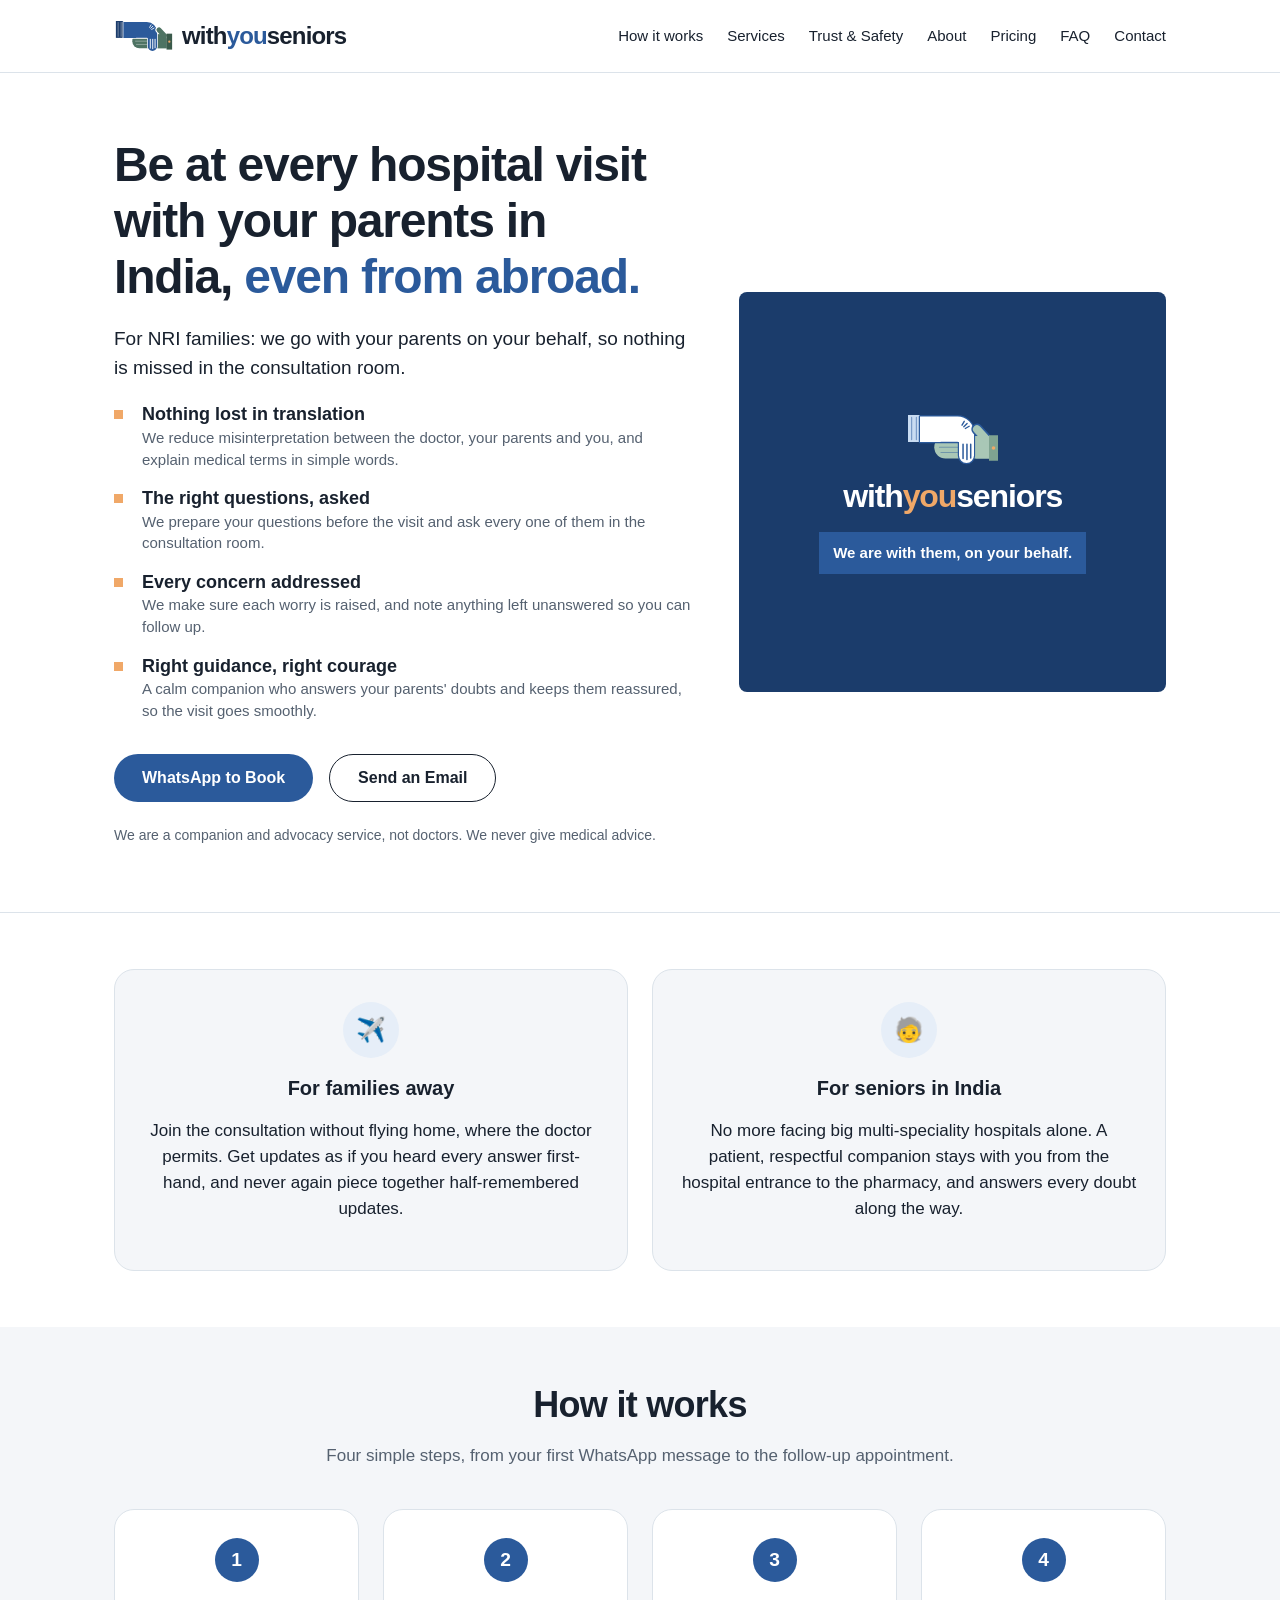
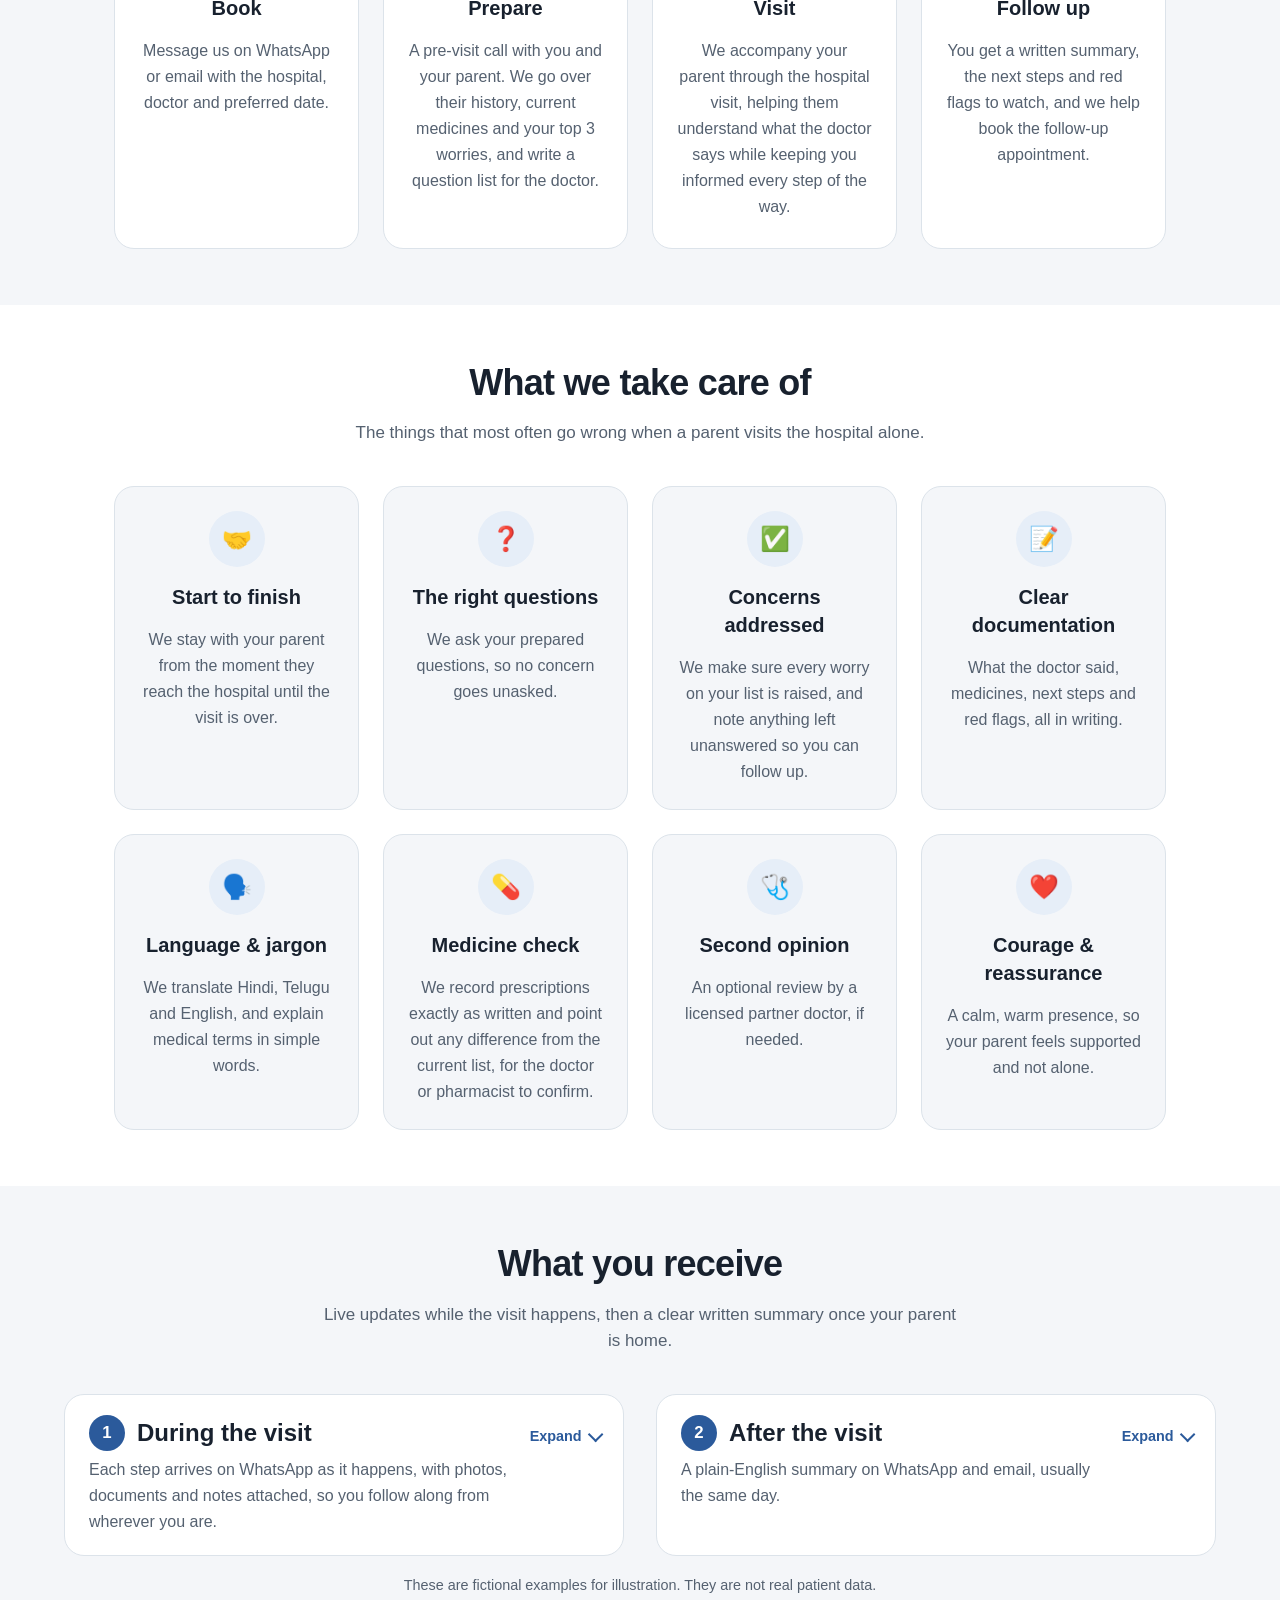
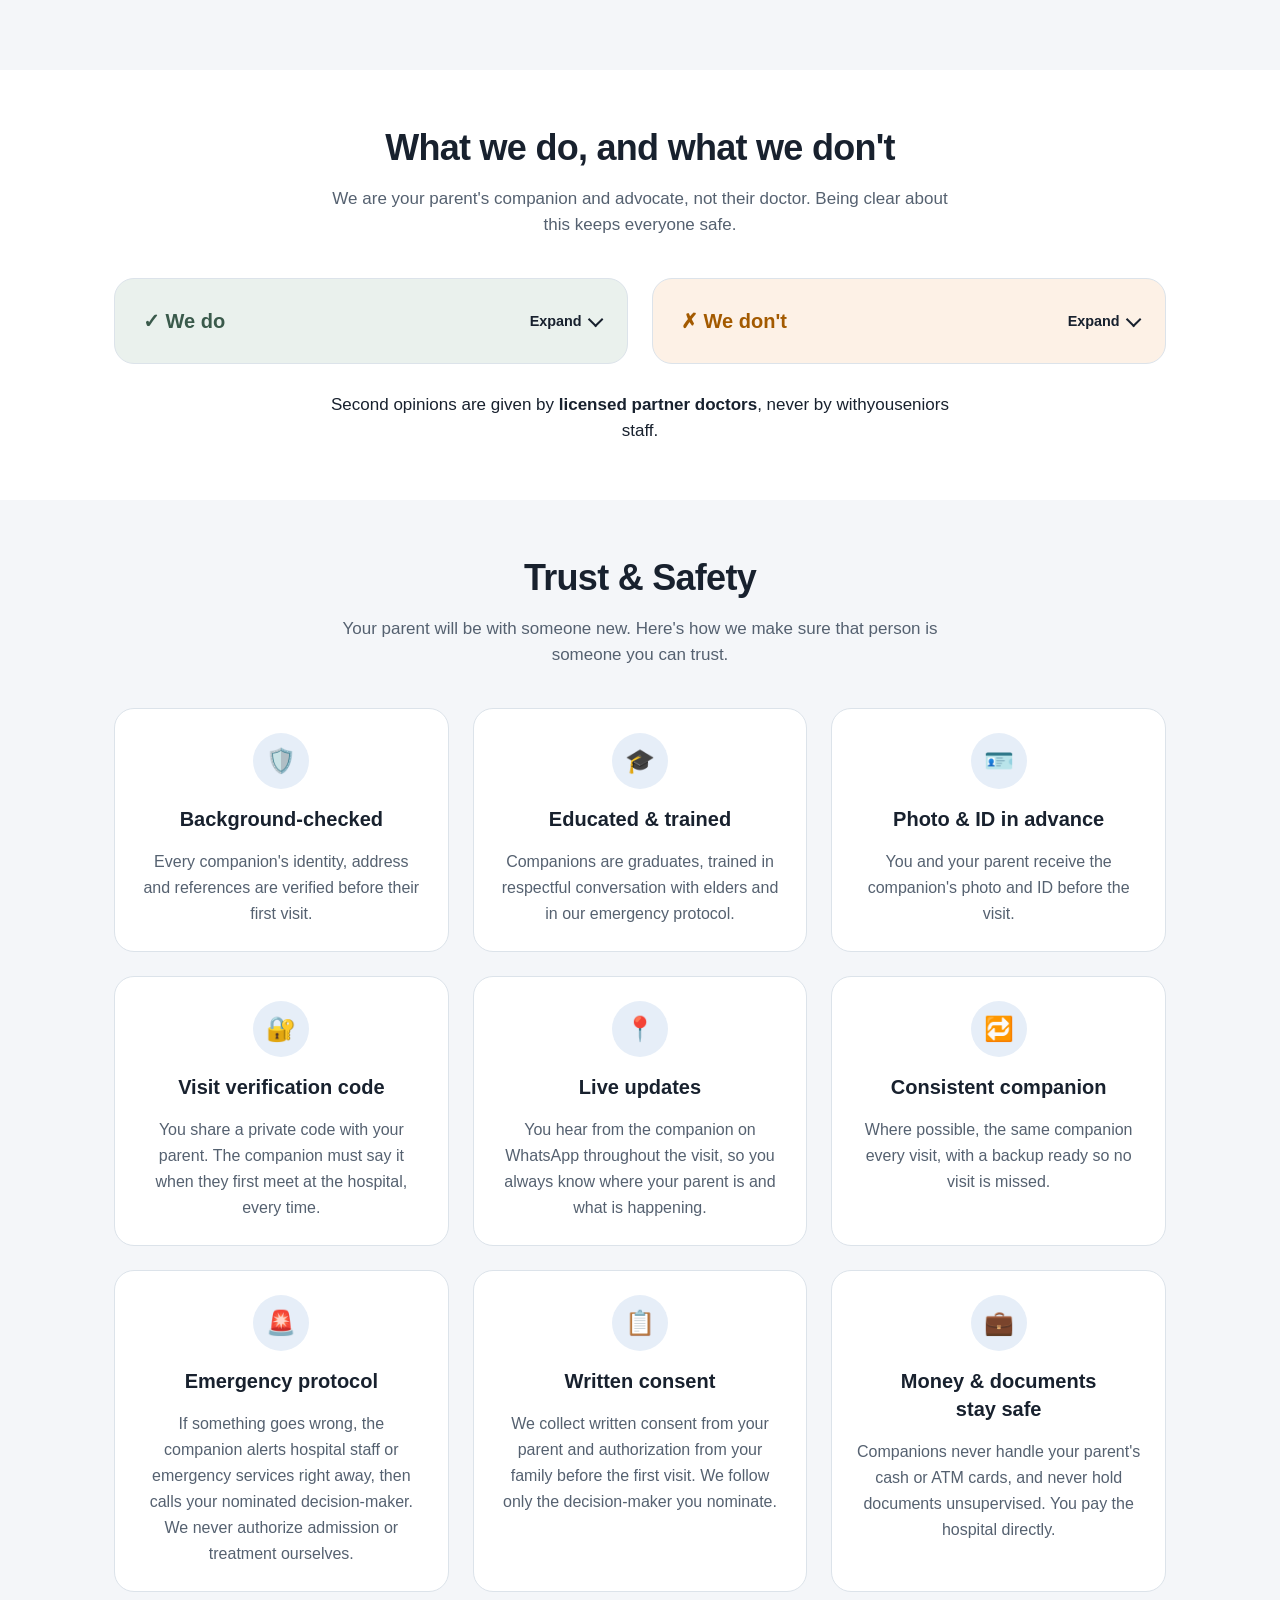
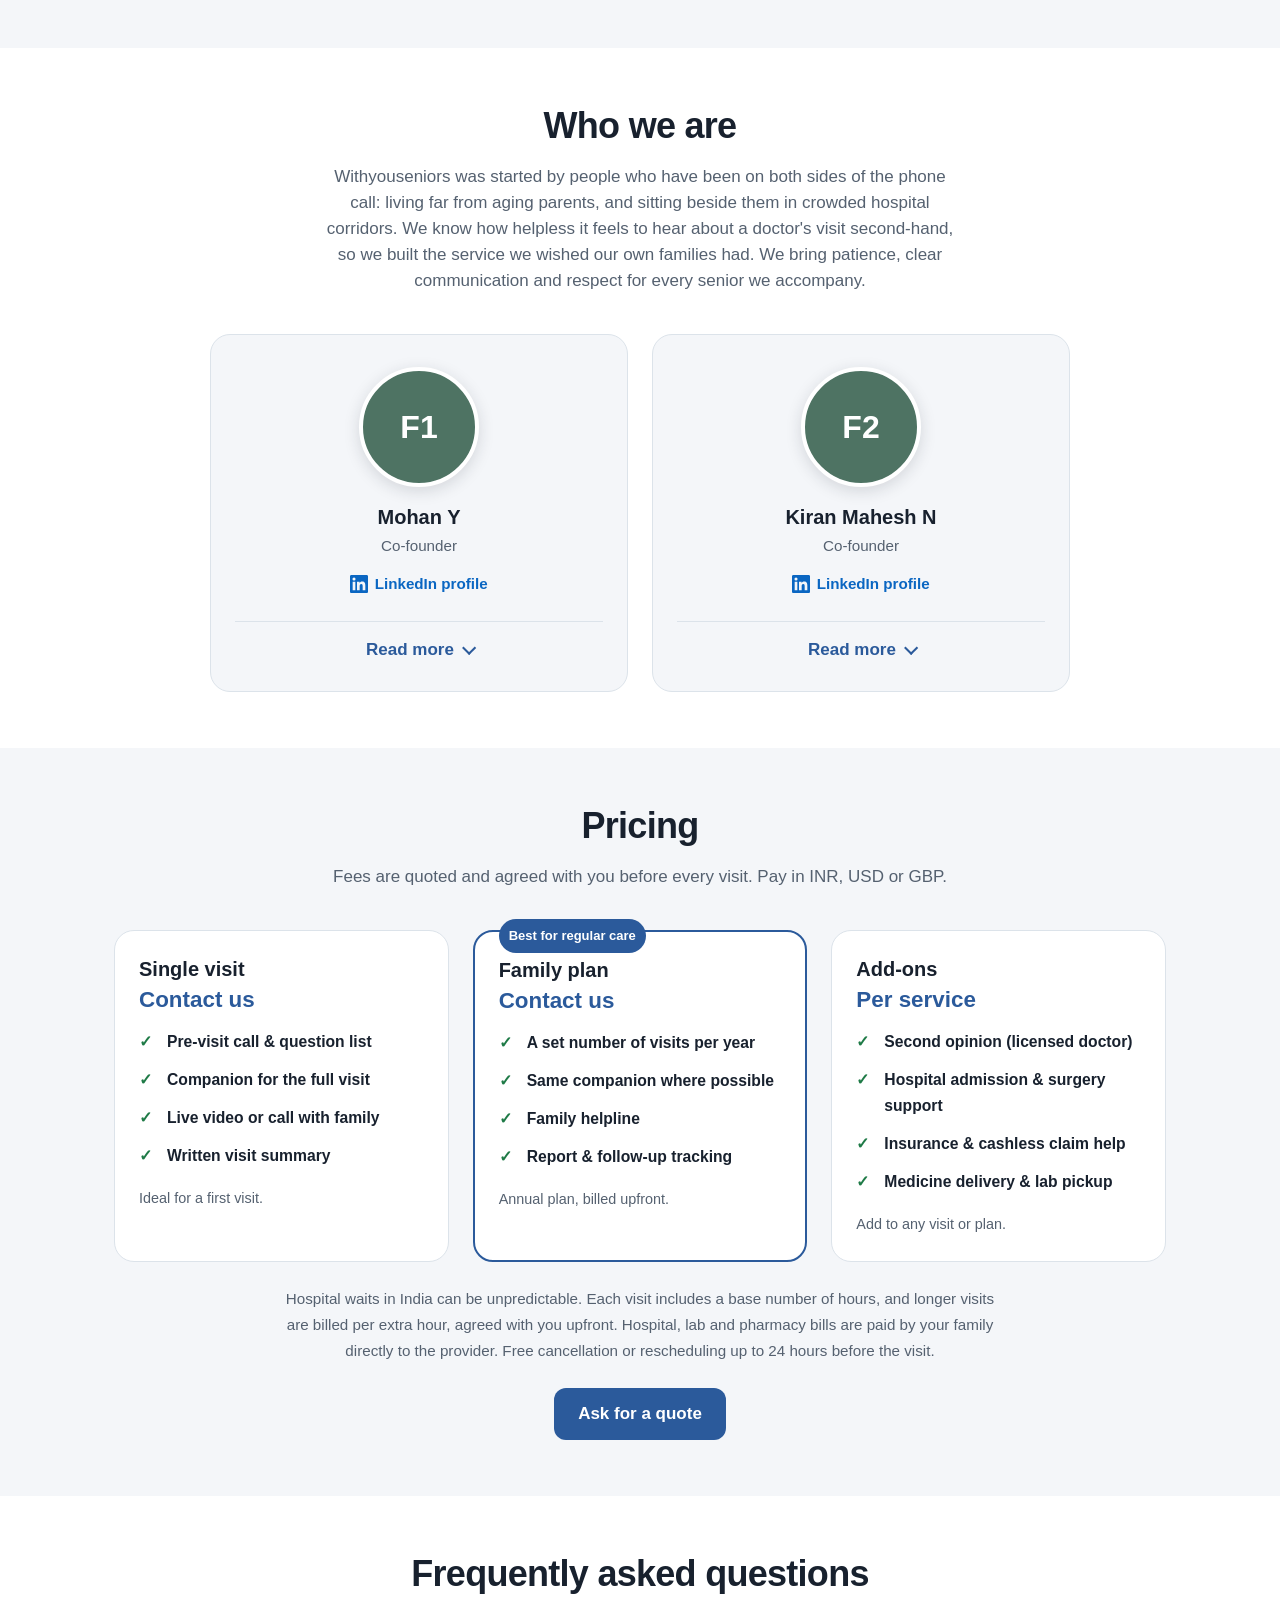
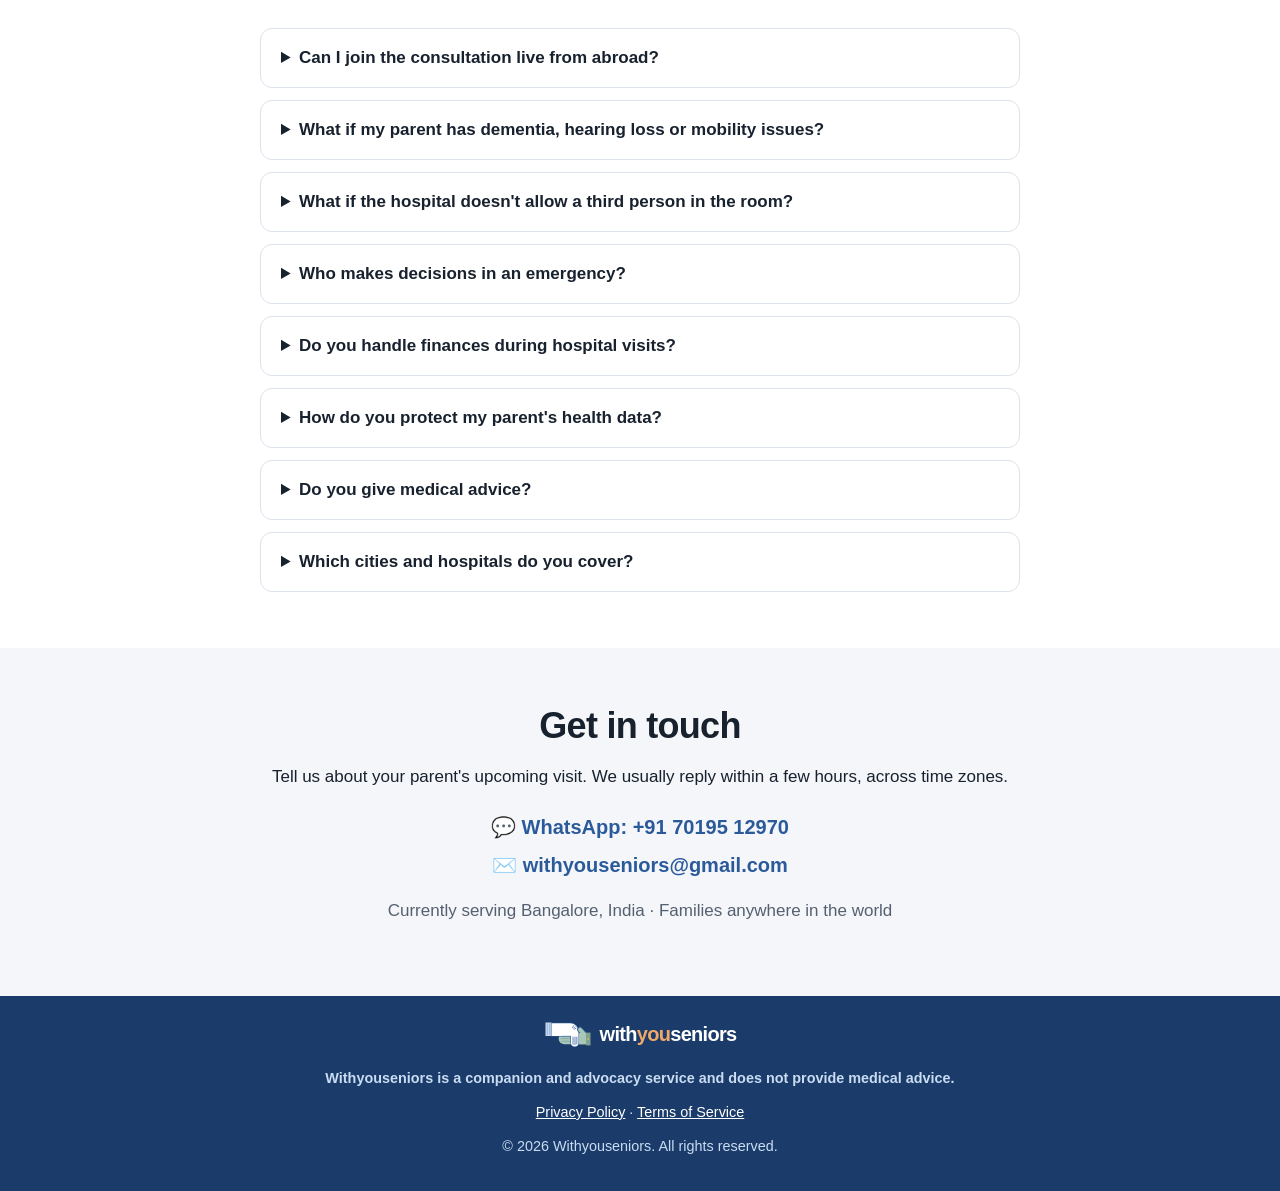
==== index2.html @ fdd9032a "Add index2 with outcome-led hero and concern highlights" ====
<!doctype html>
<html lang="en">
<head>
  <meta charset="UTF-8">
  <meta name="viewport" content="width=device-width, initial-scale=1.0">
  <title>Withyouseniors — Hospital Visit Companions for Your Parents in India</title>
  <meta name="description" content="Withyouseniors accompanies your parents to hospital visits in India on your behalf — asking the right questions, keeping you connected live, and sending a clear written summary. For families in the US, UK and abroad.">

  <meta property="og:title" content="Withyouseniors — We're with them, so you're with them">
  <meta property="og:description" content="Trained hospital-visit companions for seniors in India, with live updates and clear visit summaries for families abroad.">
  <meta property="og:type" content="website">
  <meta property="og:url" content="https://www.withyouseniors.in/">

  <link rel="icon" type="image/svg+xml" href="assets/favicon.svg">
  <meta name="theme-color" content="#2B5A9B">

  <link rel="stylesheet" href="styles.css">
</head>
<body>

  <header class="site-header">
    <div class="container header-inner">
      <a class="logo" href="#top" aria-label="withyouseniors home"><img class="logo-mark" src="assets/logo.svg" alt="" width="60" height="36"><span class="logo-word">with<span class="logo-you">you</span>seniors</span></a>
      <button class="nav-toggle" id="navToggle" aria-label="Toggle navigation" aria-expanded="false" aria-controls="siteNav">
        <span></span><span></span><span></span>
      </button>
      <nav class="site-nav" id="siteNav">
        <a href="#how-it-works">How it works</a>
        <a href="#services">Services</a>
        <a href="#trust">Trust &amp; Safety</a>
        <a href="#about">About</a>
        <a href="#pricing">Pricing</a>
        <a href="#faq">FAQ</a>
        <a href="#contact">Contact</a>
      </nav>
    </div>
  </header>

  <main id="top">

    <!-- Hero -->
    <section class="hero hero-split">
      <div class="container hero-grid">
        <div class="hero-copy">
          <h1>Be at every hospital visit with your parents in India, <span class="hero-accent">even from abroad.</span></h1>
          <p class="hero-lead">For NRI families: we go with your parents on your behalf, so nothing is missed in the consultation room.</p>
          <ul class="hero-points">
            <li><strong>Nothing lost in translation</strong><span>We reduce misinterpretation between the doctor, your parents and you, and explain medical terms in simple words.</span></li>
            <li><strong>The right questions, asked</strong><span>We prepare your questions before the visit and ask every one of them in the consultation room.</span></li>
            <li><strong>Every concern addressed</strong><span>We make sure each worry is raised, and note anything left unanswered so you can follow up.</span></li>
            <li><strong>Right guidance, right courage</strong><span>A calm companion who answers your parents' doubts and keeps them reassured, so the visit goes smoothly.</span></li>
          </ul>
          <div class="hero-actions">
            <a class="btn btn-primary" href="https://wa.me/917019512970" target="_blank" rel="noopener">WhatsApp to Book</a>
            <a class="btn btn-secondary" href="mailto:withyouseniors@gmail.com">Send an Email</a>
          </div>
          <p class="hero-note">We are a companion and advocacy service, not doctors. We never give medical advice.</p>
        </div>
        <div class="hero-visual" aria-hidden="true">
          <img src="assets/logo-reversed.svg" alt="" width="96" height="58">
          <p class="hero-visual-word">with<span>you</span>seniors</p>
          <p class="hero-visual-tag">We are with them, on your behalf.</p>
        </div>
      </div>
    </section>

    <!-- Who it's for -->
    <section class="section audiences">
      <div class="container">
        <div class="two-col">
          <div class="audience-card">
            <div class="card-icon" aria-hidden="true">✈️</div>
            <h3>For families away</h3>
            <p>Join the consultation without flying home, where the doctor permits. Get updates as if
              you heard every answer first-hand, and never again piece together
              half-remembered updates.</p>
          </div>
          <div class="audience-card">
            <div class="card-icon" aria-hidden="true">🧓</div>
            <h3>For seniors in India</h3>
            <p>No more facing big multi-speciality hospitals alone. A patient, respectful companion
              stays with you from the hospital entrance to the pharmacy, and answers every doubt along the way.</p>
          </div>
        </div>
      </div>
    </section>

    <!-- How it works -->
    <section id="how-it-works" class="section how-it-works">
      <div class="container">
        <h2>How it works</h2>
        <p class="section-intro">Four simple steps, from your first WhatsApp message to the follow-up appointment.</p>
        <ol class="steps">
          <li class="step">
            <span class="step-num" aria-hidden="true">1</span>
            <h3>Book</h3>
            <p>Message us on WhatsApp or email with the hospital, doctor and preferred date.</p>
          </li>
          <li class="step">
            <span class="step-num" aria-hidden="true">2</span>
            <h3>Prepare</h3>
            <p>A pre-visit call with you and your parent. We go over their history, current medicines
              and your top 3 worries, and write a question list for the doctor.</p>
          </li>
          <li class="step">
            <span class="step-num" aria-hidden="true">3</span>
            <h3>Visit</h3>
            <p>We accompany your parent through the hospital visit, helping them understand what the doctor says while keeping you informed every step of the way.</p>
          </li>
          <li class="step">
            <span class="step-num" aria-hidden="true">4</span>
            <h3>Follow up</h3>
            <p>You get a written summary, the next steps and red flags to watch, and we help
              book the follow-up appointment.</p>
          </li>
        </ol>
      </div>
    </section>

    <!-- What we take care of -->
    <section id="services" class="section services">
      <div class="container">
        <h2>What we take care of</h2>
        <p class="section-intro">The things that most often go wrong when a parent visits the hospital alone.</p>
        <div class="card-grid card-grid-4">
          <div class="card">
            <div class="card-icon" aria-hidden="true">🤝</div>
            <h3>Start to finish</h3>
            <p>We stay with your parent from the moment they reach the hospital until the visit is over.</p>
          </div>
          <div class="card">
            <div class="card-icon" aria-hidden="true">❓</div>
            <h3>The right questions</h3>
            <p>We ask your prepared questions, so no concern goes unasked.</p>
          </div>
          <div class="card">
            <div class="card-icon" aria-hidden="true">✅</div>
            <h3>Concerns addressed</h3>
            <p>We make sure every worry on your list is raised, and note anything left unanswered so you can follow up.</p>
          </div>
          <div class="card">
            <div class="card-icon" aria-hidden="true">📝</div>
            <h3>Clear documentation</h3>
            <p>What the doctor said, medicines, next steps and red flags, all in writing.</p>
          </div>
          <div class="card">
            <div class="card-icon" aria-hidden="true">🗣️</div>
            <h3>Language &amp; jargon</h3>
            <p>We translate Hindi, Telugu and English, and explain medical terms in simple words.</p>
          </div>
          <div class="card">
            <div class="card-icon" aria-hidden="true">💊</div>
            <h3>Medicine check</h3>
            <p>We record prescriptions exactly as written and point out any difference from the current list, for the doctor or pharmacist to confirm.</p>
          </div>
          <div class="card">
            <div class="card-icon" aria-hidden="true">🩺</div>
            <h3>Second opinion</h3>
            <p>An optional review by a licensed partner doctor, if needed.</p>
          </div>
          <div class="card">
            <div class="card-icon" aria-hidden="true">❤️</div>
            <h3>Courage &amp; reassurance</h3>
            <p>A calm, warm presence, so your parent feels supported and not alone.</p>
          </div>
        </div>
      </div>
    </section>

    <!-- Sample visit summary -->
    <section id="sample" class="section sample">
      <div class="container">
        <h2>What you receive</h2>
        <p class="section-intro">Live updates while the visit happens, then a clear written summary once your parent is home.</p>

        <div class="receive-cols">
        <!-- Part 1: During the visit -->
        <details class="receive-part">
          <summary class="receive-summary">
              <h3 class="receive-heading"><span class="receive-num" aria-hidden="true">1</span> During the visit</h3>
              <span class="receive-intro">Each step arrives on WhatsApp as it happens, with photos, documents and notes attached, so you follow along from wherever you are.</span>
            <span class="receive-toggle" aria-hidden="true"></span>
          </summary>

          <div class="timeline-card">
            <div class="summary-header">
              <span class="summary-badge">Sample</span>
              <div>
                <p class="summary-title">Live visit timeline: Cardiology follow-up</p>
                <p class="summary-meta">Times shown in India (IST) and for a family in London (GMT)</p>
              </div>
            </div>

            <ol class="timeline">
              <li class="tl-item">
                <div class="tl-time"><strong>9:40 AM</strong><span>4:10 AM London</span></div>
                <div class="tl-body">
                  <h4>🏥 Arrived at hospital</h4>
                  <p>Companion introduced to your parent. Registration done and token received. Wheelchair arranged at the entrance.</p>
                  <ul class="tl-artifacts"><li>🧾 Registration slip</li></ul>
                </div>
              </li>
              <li class="tl-item">
                <div class="tl-time"><strong>10:15 AM</strong><span>4:45 AM London</span></div>
                <div class="tl-body">
                  <h4>🩺 Vitals checked</h4>
                  <p>Nurse recorded BP 138/86 and weight 68 kg. Waiting time to see the doctor: about 30 minutes.</p>
                  <ul class="tl-artifacts"><li>📷 Vitals sheet</li></ul>
                </div>
              </li>
              <li class="tl-item tl-key">
                <div class="tl-time"><strong>10:50 AM</strong><span>5:20 AM London</span></div>
                <div class="tl-body">
                  <h4>👨‍⚕️ Doctor's appointment</h4>
                  <p>All of your prepared questions were asked and answered.</p>
                  <ul class="tl-artifacts"><li>❓ Question list</li></ul>
                </div>
              </li>
              <li class="tl-item tl-key">
                <div class="tl-time"><strong>11:15 AM</strong><span>5:45 AM London</span></div>
                <div class="tl-body">
                  <h4>📝 Doctor conversation summary</h4>
                  <p>BP is better controlled. The current BP tablet may be causing ankle swelling, so the doctor switched it. ECG ordered today, and a kidney function test in 2 weeks.</p>
                  <ul class="tl-artifacts"><li>📄 Prescription photo</li><li>🗒️ Consultation notes</li><li>🎙️ Voice note (with consent)</li></ul>
                </div>
              </li>
              <li class="tl-item">
                <div class="tl-time"><strong>11:30 AM</strong><span>6:00 AM London</span></div>
                <div class="tl-body">
                  <h4>🧪 Tests prescribed</h4>
                  <p>ECG today. Kidney function blood test in 2 weeks. Cost estimate shared with you before payment.</p>
                  <ul class="tl-artifacts"><li>📄 Test order</li><li>💳 Cost estimate</li></ul>
                </div>
              </li>
              <li class="tl-item">
                <div class="tl-time"><strong>11:45 AM</strong><span>6:15 AM London</span></div>
                <div class="tl-body">
                  <h4>📈 Attended the ECG</h4>
                  <p>Stayed with your parent throughout the test. Report collected and shown to the doctor before leaving.</p>
                  <ul class="tl-artifacts"><li>📄 ECG report (PDF)</li></ul>
                </div>
              </li>
              <li class="tl-item">
                <div class="tl-time"><strong>12:30 PM</strong><span>7:00 AM London</span></div>
                <div class="tl-body">
                  <h4>💊 Pharmacy</h4>
                  <p>Medicines collected and compared with the existing list. No difference needing the doctor's attention. Pharmacist confirmed.</p>
                  <ul class="tl-artifacts"><li>🧾 Pharmacy bill</li><li>📷 Medicine strips</li></ul>
                </div>
              </li>
              <li class="tl-item tl-done">
                <div class="tl-time"><strong>1:15 PM</strong><span>7:45 AM London</span></div>
                <div class="tl-body">
                  <h4>🏠 Visit complete</h4>
                  <p>Your parent leaves the hospital. The full written visit summary follows the same day.</p>
                </div>
              </li>
            </ol>
          </div>
        </details>

        <!-- Part 2: After the visit -->
        <details class="receive-part">
          <summary class="receive-summary">
              <h3 class="receive-heading"><span class="receive-num" aria-hidden="true">2</span> After the visit</h3>
              <span class="receive-intro">A plain-English summary on WhatsApp and email, usually the same day.</span>
            <span class="receive-toggle" aria-hidden="true"></span>
          </summary>

        <article class="summary-card" aria-label="Sample visit summary">
          <div class="summary-header">
            <span class="summary-badge">Sample</span>
            <div>
              <p class="summary-title">Visit summary: Cardiology follow-up</p>
              <p class="summary-meta">Patient: Mr. A. (sample, age 72) · Multi-speciality hospital, Bangalore · Companion: Priya</p>
            </div>
          </div>

          <div class="summary-grid">
            <div class="summary-block">
              <h3>👨‍⚕️ Doctor said</h3>
              <ul>
                <li>Blood pressure is better controlled than last visit (138/86).</li>
                <li>ECG is stable. No new changes.</li>
                <li>Mild ankle swelling may be from the current BP tablet.</li>
              </ul>
            </div>
            <div class="summary-block">
              <h3>💊 Medicines (exactly as written)</h3>
              <ul>
                <li>Tab. Amlodipine 5 mg: <strong>stopped</strong></li>
                <li>Tab. Telmisartan 40 mg: 1-0-0, after breakfast (new)</li>
                <li>Tab. Atorvastatin 10 mg: 0-0-1, continue</li>
              </ul>
              <p class="summary-flag">⚠️ Checked: the new tablet was compared with the existing list. No difference needing the doctor's attention. Pharmacist confirmed. We do not give medical advice.</p>
            </div>
            <div class="summary-block">
              <h3>📅 Next steps</h3>
              <ul>
                <li>Kidney function blood test in 2 weeks (lab pickup at home booked).</li>
                <li>Review appointment in 6 weeks. We'll confirm the slot with you.</li>
                <li>Check BP at home every morning and share it on WhatsApp.</li>
              </ul>
            </div>
            <div class="summary-block summary-block-alert">
              <h3>🚩 Red flags to watch (as advised by the doctor)</h3>
              <ul>
                <li>Dizziness on standing up</li>
                <li>BP above 160/100 twice in a row</li>
                <li>Chest pain or breathlessness: call emergency services (112) and us right away</li>
              </ul>
            </div>
          </div>
        </article>
        </details>
        </div>
        <p class="sample-note">These are fictional examples for illustration. They are not real patient data.</p>
      </div>
    </section>

    <!-- What we do / don't do -->
    <section id="scope" class="section scope">
      <div class="container">
        <h2>What we do, and what we don't</h2>
        <p class="section-intro">We are your parent's companion and advocate, not their doctor. Being clear about this keeps everyone safe.</p>
        <div class="two-col">
          <details class="scope-list scope-do">
            <summary class="scope-summary"><h3>✓ We do</h3><span class="scope-toggle" aria-hidden="true"></span></summary>
            <ul>
              <li>Accompany your parent through the entire visit</li>
              <li>Ask your questions and take detailed notes</li>
              <li>Translate and explain medical terms simply</li>
              <li>Document what the doctor said, medicines and next steps</li>
              <li>Meet your parent at the hospital and stay until the visit is over</li>
              <li>Keep you connected with live updates, and be available for a call or WhatsApp</li>
            </ul>
          </details>
          <details class="scope-list scope-dont">
            <summary class="scope-summary"><h3>✗ We don't</h3><span class="scope-toggle" aria-hidden="true"></span></summary>
            <ul>
              <li>Diagnose or give medical advice</li>
              <li>Change, skip or suggest medicine doses</li>
              <li>Make treatment decisions on your family's behalf</li>
              <li>Handle your parent's cash, ATM cards or documents unsupervised</li>
              <li>Pay hospital bills. You pay the hospital directly.</li>
              <li>Provide home pickup and drop</li>
              <li>Nursing care</li>
            </ul>
          </details>
        </div>
        <p class="scope-note">
          Second opinions are given by <strong>licensed partner doctors</strong>, never by withyouseniors staff.
        </p>
      </div>
    </section>

    <!-- Trust & Safety -->
    <!-- REVIEW BEFORE LAUNCH: keep only the claims below that are true today. Remove or mark "coming soon" for anything not yet in place. -->
    <section id="trust" class="section trust">
      <div class="container">
        <h2>Trust &amp; Safety</h2>
        <p class="section-intro">Your parent will be with someone new. Here's how we make sure that person is someone you can trust.</p>
        <div class="card-grid">
          <div class="card">
            <div class="card-icon" aria-hidden="true">🛡️</div>
            <h3>Background-checked</h3>
            <p>Every companion's identity, address and references are verified before their first visit.</p>
          </div>
          <div class="card">
            <div class="card-icon" aria-hidden="true">🎓</div>
            <h3>Educated &amp; trained</h3>
            <p>Companions are graduates, trained in respectful conversation with elders and in our emergency protocol.</p>
          </div>
          <div class="card">
            <div class="card-icon" aria-hidden="true">🪪</div>
            <h3>Photo &amp; ID in advance</h3>
            <p>You and your parent receive the companion's photo and ID before the visit.</p>
          </div>
          <div class="card">
            <div class="card-icon" aria-hidden="true">🔐</div>
            <h3>Visit verification code</h3>
            <p>You share a private code with your parent. The companion must say it when they first meet at the hospital, every time.</p>
          </div>
          <div class="card">
            <div class="card-icon" aria-hidden="true">📍</div>
            <h3>Live updates</h3>
            <p>You hear from the companion on WhatsApp throughout the visit, so you always know where your parent is and what is happening.</p>
          </div>
          <div class="card">
            <div class="card-icon" aria-hidden="true">🔁</div>
            <h3>Consistent companion</h3>
            <p>Where possible, the same companion every visit, with a backup ready so no visit is missed.</p>
          </div>
          <div class="card">
            <div class="card-icon" aria-hidden="true">🚨</div>
            <h3>Emergency protocol</h3>
            <p>If something goes wrong, the companion alerts hospital staff or emergency services right away, then calls your nominated decision-maker. We never authorize admission or treatment ourselves.</p>
          </div>
          <div class="card">
            <div class="card-icon" aria-hidden="true">📋</div>
            <h3>Written consent</h3>
            <p>We collect written consent from your parent and authorization from your family before the first visit. We follow only the decision-maker you nominate.</p>
          </div>
          <div class="card">
            <div class="card-icon" aria-hidden="true">💼</div>
            <h3>Money &amp; documents stay safe</h3>
            <p>Companions never handle your parent's cash or ATM cards, and never hold documents unsupervised. You pay the hospital directly.</p>
          </div>
        </div>
      </div>
    </section>

    <!-- Who we are -->
    <section id="about" class="section about">
      <div class="container">
        <h2>Who we are</h2>
        <p class="section-intro">
          Withyouseniors was started by people who have been on both sides of the phone call:
          living far from aging parents, and sitting beside them in crowded hospital corridors.
          We know how helpless it feels to hear about a doctor's visit second-hand, so we built
          the service we wished our own families had. We bring patience, clear communication
          and respect for every senior we accompany.
        </p>
        <div class="founder-grid">
          <!-- TODO: replace Founder 1 placeholder details. For a photo, swap the initials div for:
               <img class="founder-photo" src="assets/founder-1.jpg" alt="Photo of [Name]"> -->
          <article class="founder-card">
            <div class="founder-photo founder-photo-placeholder" aria-hidden="true">F1</div>
            <h3 class="founder-name">Mohan Y</h3>
            <p class="founder-role">Co-founder</p>
            <a class="founder-linkedin" href="https://www.linkedin.com/" target="_blank" rel="noopener"><svg class="li-icon" viewBox="0 0 24 24" aria-hidden="true" focusable="false"><path fill="currentColor" d="M20.45 20.45h-3.56v-5.57c0-1.33-.02-3.04-1.85-3.04-1.85 0-2.14 1.45-2.14 2.94v5.67H9.35V9h3.41v1.56h.05c.48-.9 1.64-1.85 3.37-1.85 3.6 0 4.27 2.37 4.27 5.46v6.28zM5.34 7.43a2.06 2.06 0 1 1 0-4.13 2.06 2.06 0 0 1 0 4.13zM7.12 20.45H3.56V9h3.56v11.45zM22.22 0H1.77C.79 0 0 .77 0 1.73v20.54C0 23.23.79 24 1.77 24h20.45c.98 0 1.78-.77 1.78-1.73V1.73C24 .77 23.2 0 22.22 0z"/></svg> LinkedIn profile</a>
            <details class="founder-details">
              <summary><span class="when-closed">Read more</span><span class="when-open">Show less</span></summary>
              <div class="founder-bio">
                <p>[Short background: where they grew up, education, and professional experience.]</p>
                <p>[Why they started Withyouseniors, for example a personal experience with a parent's hospital visit.]</p>
                <ul>
                  <li>[Key experience or credential]</li>
                  <li>[Languages spoken]</li>
                  <li>[Based in: city, country]</li>
                </ul>
              </div>
            </details>
          </article>
          <!-- TODO: replace Founder 2 placeholder details. For a photo, swap the initials div for:
               <img class="founder-photo" src="assets/founder-2.jpg" alt="Photo of [Name]"> -->
          <article class="founder-card">
            <div class="founder-photo founder-photo-placeholder" aria-hidden="true">F2</div>
            <h3 class="founder-name">Kiran Mahesh N</h3>
            <p class="founder-role">Co-founder</p>
            <a class="founder-linkedin" href="https://www.linkedin.com/" target="_blank" rel="noopener"><svg class="li-icon" viewBox="0 0 24 24" aria-hidden="true" focusable="false"><path fill="currentColor" d="M20.45 20.45h-3.56v-5.57c0-1.33-.02-3.04-1.85-3.04-1.85 0-2.14 1.45-2.14 2.94v5.67H9.35V9h3.41v1.56h.05c.48-.9 1.64-1.85 3.37-1.85 3.6 0 4.27 2.37 4.27 5.46v6.28zM5.34 7.43a2.06 2.06 0 1 1 0-4.13 2.06 2.06 0 0 1 0 4.13zM7.12 20.45H3.56V9h3.56v11.45zM22.22 0H1.77C.79 0 0 .77 0 1.73v20.54C0 23.23.79 24 1.77 24h20.45c.98 0 1.78-.77 1.78-1.73V1.73C24 .77 23.2 0 22.22 0z"/></svg> LinkedIn profile</a>
            <details class="founder-details">
              <summary><span class="when-closed">Read more</span><span class="when-open">Show less</span></summary>
              <div class="founder-bio">
                <p>[Short background: where they grew up, education, and professional experience.]</p>
                <p>[Why they started Withyouseniors, for example a personal experience with a parent's hospital visit.]</p>
                <ul>
                  <li>[Key experience or credential]</li>
                  <li>[Languages spoken]</li>
                  <li>[Based in: city, country]</li>
                </ul>
              </div>
            </details>
          </article>
        </div>
      </div>
    </section>

    <!-- Pricing -->
    <section id="pricing" class="section pricing">
      <div class="container">
        <h2>Pricing</h2>
        <p class="section-intro">Fees are quoted and agreed with you before every visit. Pay in INR, USD or GBP.</p>
        <div class="card-grid price-grid">
          <div class="card price-card">
            <h3>Single visit</h3>
            <p class="price">Contact us</p>
            <ul class="check-list">
              <li>Pre-visit call &amp; question list</li>
              <li>Companion for the full visit</li>
              <li>Live video or call with family</li>
              <li>Written visit summary</li>
            </ul>
            <p class="price-note">Ideal for a first visit.</p>
          </div>
          <div class="card price-card price-card-featured">
            <span class="price-tag">Best for regular care</span>
            <h3>Family plan</h3>
            <p class="price">Contact us</p>
            <ul class="check-list">
              <li>A set number of visits per year</li>
              <li>Same companion where possible</li>
              <li>Family helpline</li>
              <li>Report &amp; follow-up tracking</li>
            </ul>
            <p class="price-note">Annual plan, billed upfront.</p>
          </div>
          <div class="card price-card">
            <h3>Add-ons</h3>
            <p class="price">Per service</p>
            <ul class="check-list">
              <li>Second opinion (licensed doctor)</li>
              <li>Hospital admission &amp; surgery support</li>
              <li>Insurance &amp; cashless claim help</li>
              <li>Medicine delivery &amp; lab pickup</li>
            </ul>
            <p class="price-note">Add to any visit or plan.</p>
          </div>
        </div>
        <p class="pricing-footnote">
          Hospital waits in India can be unpredictable. Each visit includes a base number of hours,
          and longer visits are billed per extra hour, agreed with you upfront. Hospital, lab and
          pharmacy bills are paid by your family directly to the provider. Free cancellation or
          rescheduling up to 24 hours before the visit.
        </p>
        <a class="btn btn-primary" href="#contact">Ask for a quote</a>
      </div>
    </section>

    <!-- FAQ -->
    <section id="faq" class="section faq">
      <div class="container">
        <h2>Frequently asked questions</h2>
        <div class="faq-list">
          <details>
            <summary>Can I join the consultation live from abroad?</summary>
            <p>Yes. With the doctor's permission, we connect you by WhatsApp video or voice call during the consultation, so you can hear the doctor and ask questions yourself. If live joining isn't possible, we relay your questions and call you right after.</p>
          </details>
          <details>
            <summary>What if my parent has dementia, hearing loss or mobility issues?</summary>
            <p>Tell us during the pre-visit call. Companions are trained to speak slowly and clearly, watch for symptoms your parent may not mention, and arrange a wheelchair at the hospital where needed. We note our observations in the summary.</p>
          </details>
          <details>
            <summary>What if the hospital doesn't allow a third person in the room?</summary>
            <p>Some hospitals limit who can enter consultation rooms. We carry your parent's written consent and your family's authorization. If entry is still refused, we brief your parent beforehand with the question list and speak with the doctor or nurse afterwards.</p>
          </details>
          <details>
            <summary>Who makes decisions in an emergency?</summary>
            <p>Your family's nominated decision-maker. Our companion alerts hospital staff and emergency services right away, then calls you. We never authorize admission or treatment ourselves.</p>
          </details>
          <details>
            <summary>Do you handle finances during hospital visits?</summary>
            <p>Not by default. If you ask us to, we are willing to pay the bill when needed, and submit all the claims and charges with the supporting documents.</p>
          </details>
          <details>
            <summary>How do you protect my parent's health data?</summary>
            <p>Reports and summaries are shared only with the family members you name. We don't record anything without consent, and you can ask us to delete your data at any time. See our <a href="privacy.html">Privacy Policy</a>.</p>
          </details>
          <details>
            <summary>Do you give medical advice?</summary>
            <p>No. We are companions and advocates. We ask questions, take notes and explain what the doctor said in simple words. For a second opinion, we connect you with a licensed partner doctor.</p>
          </details>
          <details>
            <summary>Which cities and hospitals do you cover?</summary>
            <p>We currently serve Bangalore, with a focus on major multi-speciality hospitals. Message us about other cities. We are expanding.</p>
          </details>
        </div>
      </div>
    </section>

    <!-- Contact -->
    <section id="contact" class="section contact">
      <div class="container">
        <h2>Get in touch</h2>
        <p>Tell us about your parent's upcoming visit. We usually reply within a few hours, across time zones.</p>
        <div class="contact-details">
          <a class="contact-link" href="https://wa.me/917019512970" target="_blank" rel="noopener">💬 WhatsApp: +91 70195 12970</a>
          <a class="contact-link" href="mailto:withyouseniors@gmail.com">✉️ withyouseniors@gmail.com</a>
          <p class="service-area">Currently serving Bangalore, India · Families anywhere in the world</p>
        </div>
      </div>
    </section>

  </main>

  <footer class="site-footer">
    <div class="container">
      <p class="footer-logo"><img src="assets/logo-reversed.svg" alt="" width="48" height="29"><span class="logo-word">with<span class="logo-you">you</span>seniors</span></p>
      <p class="footer-disclaimer">Withyouseniors is a companion and advocacy service and does not provide medical advice.</p>
      <p class="footer-links"><a href="privacy.html">Privacy Policy</a> · <a href="terms.html">Terms of Service</a></p>
      <p>&copy; 2026 Withyouseniors. All rights reserved.</p>
    </div>
  </footer>

  <script src="script.js"></script>
</body>
</html>
---- styles.css ----
:root {
  /* WithYou palette (theme/02 Color palette) */
  --color-bg: #F4F6F9;            /* Cloud: app canvas */
  --color-surface: #FFFFFF;       /* Paper: cards, nav, inputs */
  --color-text: #18212E;          /* Ink */
  --color-text-muted: #556170;    /* Muted */
  --color-primary: #2B5A9B;       /* Harbor Blue */
  --color-primary-hover: #224A82;
  --color-primary-dark: #1B3C6B;
  --color-primary-light: #2B5A9B;
  --color-primary-tint: #E6EEF8;
  --color-primary-pale: #C9DCF2;
  --color-secondary: #4E7363;     /* Sage */
  --color-secondary-dark: #3A5A4B;
  --color-secondary-tint: #EAF1ED;
  --color-accent: #F0A868;        /* Apricot: ink text only */
  --color-accent-tint: #FDF1E6;
  --color-border: #DCE3EA;        /* Line */
  --color-done: #1E7A46;
  --color-wait: #A35A00;
  --color-alert: #B42318;

  --shadow-raised: 0 1px 2px rgba(24, 33, 46, 0.06), 0 8px 24px rgba(24, 33, 46, 0.08);

  /* Typography (theme/03 Typography scale): system fonts, body 17/26 */
  --font-body: -apple-system, BlinkMacSystemFont, 'Segoe UI', Roboto, 'Noto Sans', 'Noto Sans Devanagari', 'Noto Sans Telugu', 'Helvetica Neue', Arial, sans-serif;
  --font-mono: ui-monospace, SFMono-Regular, Menlo, monospace;
  --container-max: 1100px;
}

* {
  box-sizing: border-box;
}

html {
  scroll-behavior: smooth;
}

body {
  margin: 0;
  font-family: var(--font-body);
  font-size: 17px;
  line-height: 26px;
  color: var(--color-text);
  background: var(--color-bg);
}

h1, h2, h3 {
  font-weight: 700;
  color: var(--color-text);
  margin: 0 0 1rem;
  text-wrap: balance;
}

/* Display 48/56 · H1 36/44 · H3 22/30 (cards use 20/28) */
h1 { font-size: clamp(2.25rem, 5vw, 3rem); line-height: 1.17; letter-spacing: -0.025em; }
h2 { font-size: clamp(1.75rem, 4vw, 2.25rem); line-height: 1.22; letter-spacing: -0.02em; text-align: center; }
h3 { font-size: 1.25rem; line-height: 28px; font-weight: 600; }

p {
  margin: 0 0 1rem;
}

a {
  color: var(--color-primary);
}

a:hover {
  color: var(--color-primary-dark);
}

.container {
  max-width: var(--container-max);
  margin: 0 auto;
  padding: 0 1.5rem;
}

/* Header */
.site-header {
  background: var(--color-surface);
  border-bottom: 1px solid var(--color-border);
  position: sticky;
  top: 0;
  z-index: 10;
}

.header-inner {
  display: flex;
  align-items: center;
  justify-content: space-between;
  min-height: 72px;
  position: relative;
}

.logo {
  display: flex;
  align-items: center;
  gap: 8px;
  color: var(--color-text);
  text-decoration: none;
}

.logo:hover {
  color: var(--color-text);
}

.logo-mark {
  display: block;
  width: 60px;
  height: 36px;
}

.logo-word {
  font-size: 24px;
  font-weight: 700;
  letter-spacing: -0.035em;
  line-height: 1;
}

.logo-you {
  color: var(--color-primary);
}

.site-nav {
  display: flex;
  gap: 1.5rem;
}

.site-nav a {
  color: var(--color-text);
  text-decoration: none;
  font-size: 15px;
  font-weight: 500;
}

.site-nav a:hover {
  color: var(--color-primary);
}

.nav-toggle {
  display: none;
  flex-direction: column;
  justify-content: center;
  gap: 5px;
  width: 44px;
  height: 44px;
  background: none;
  border: none;
  cursor: pointer;
  padding: 0;
}

.nav-toggle span {
  display: block;
  height: 3px;
  width: 28px;
  margin: 0 auto;
  background: var(--color-text);
  border-radius: 2px;
}

/* Hero */
.hero {
  background: var(--color-primary);
  padding: 4rem 0 3.5rem;
  text-align: center;
}

.hero .eyebrow {
  color: var(--color-accent);
  font-weight: 600;
  letter-spacing: 0.08em;
  text-transform: uppercase;
  font-size: 13px;
  margin-bottom: 0.75rem;
}

.hero h1 {
  color: #fff;
}

.hero-sub {
  color: var(--color-primary-pale);
  max-width: 680px;
  margin: 0 auto 2rem;
  font-size: 19px;
  line-height: 30px;
}

.hero-actions {
  display: flex;
  gap: 1rem;
  justify-content: center;
  flex-wrap: wrap;
}

/* Buttons */
/* Buttons (theme/04): 52px tall, radius 12, 17/600 label, min width 160 */
.btn {
  display: inline-flex;
  align-items: center;
  justify-content: center;
  height: 52px;
  min-width: 160px;
  padding: 0 24px;
  border: 0;
  border-radius: 12px;
  text-decoration: none;
  font-weight: 600;
  font-size: 17px;
  transition: background-color 0.15s ease, box-shadow 0.15s ease, transform 0.15s ease;
}

.btn-primary {
  background: var(--color-primary);
  color: #fff;
}

.btn-primary:hover {
  background: var(--color-primary-hover);
  color: #fff;
  box-shadow: 0 4px 12px rgba(43, 90, 155, 0.28);
}

.btn-primary:active {
  background: var(--color-primary-dark);
  box-shadow: inset 0 2px 4px rgba(0, 0, 0, 0.25);
  transform: translateY(1px);
}

.btn-secondary {
  background: var(--color-surface);
  color: var(--color-secondary);
  border: 1.5px solid var(--color-secondary);
}

.btn-secondary:hover {
  background: var(--color-secondary-tint);
  color: var(--color-secondary-dark);
}

/* Reversed buttons on the Harbor Blue hero */
.hero .btn-primary {
  background: #fff;
  color: var(--color-primary);
}

.hero .btn-primary:hover {
  background: var(--color-primary-tint);
  color: var(--color-primary-dark);
  box-shadow: 0 4px 12px rgba(24, 33, 46, 0.25);
}

.hero .btn-secondary {
  background: transparent;
  color: #fff;
  border-color: #fff;
}

.hero .btn-secondary:hover {
  background: rgba(255, 255, 255, 0.12);
  color: #fff;
}

/* Hero (index2): light split hero, headline with accent phrase, bulleted highlights, brand panel */
.hero.hero-split {
  background: var(--color-surface);
  text-align: left;
  padding: 3rem 0 3.5rem;
  border-bottom: 1px solid var(--color-border);
}

.hero-grid {
  display: grid;
  grid-template-columns: 1fr;
  gap: 2rem;
  align-items: center;
}

.hero-split h1 {
  color: var(--color-text);
}

.hero-accent {
  color: var(--color-primary);
}

.hero-lead {
  margin: 1.25rem 0 1.25rem;
  font-size: 19px;
  line-height: 1.5;
  color: var(--color-text);
}

.hero-points {
  list-style: none;
  margin: 0 0 2rem;
  padding: 0;
  display: grid;
  gap: 1rem;
}

.hero-points li {
  position: relative;
  padding-left: 1.75rem;
}

.hero-points li::before {
  content: "";
  position: absolute;
  left: 0;
  top: 0.5rem;
  width: 9px;
  height: 9px;
  background: var(--color-accent);
}

.hero-points strong {
  display: block;
  font-size: 18px;
  line-height: 1.35;
  color: var(--color-text);
}

.hero-points span {
  display: block;
  font-size: 15px;
  line-height: 1.45;
  color: var(--color-text-muted);
}

.hero.hero-split .hero-actions {
  justify-content: flex-start;
}

.hero.hero-split .btn {
  height: 48px;
  min-width: 0;
  padding: 0 28px;
  border-radius: 999px;
  font-size: 16px;
}

.hero.hero-split .btn-primary {
  background: var(--color-primary);
  color: #fff;
}

.hero.hero-split .btn-primary:hover {
  background: var(--color-primary-hover);
  color: #fff;
  box-shadow: 0 4px 12px rgba(43, 90, 155, 0.28);
}

.hero.hero-split .btn-secondary {
  background: transparent;
  color: var(--color-text);
  border: 1.5px solid var(--color-text);
}

.hero.hero-split .btn-secondary:hover {
  background: var(--color-bg);
  color: var(--color-text);
}

.hero-note {
  margin: 1.25rem 0 0;
  color: var(--color-text-muted);
  font-size: 14px;
}

.hero-visual {
  display: flex;
  flex-direction: column;
  align-items: center;
  justify-content: center;
  min-height: 220px;
  padding: 2rem 1.5rem;
  border-radius: 8px;
  background: var(--color-primary-dark);
  text-align: center;
}

.hero-visual-word {
  margin: 0.75rem 0 1.25rem;
  font-size: 2rem;
  font-weight: 700;
  letter-spacing: -0.035em;
  line-height: 1;
  color: #fff;
}

.hero-visual-word span {
  color: var(--color-accent);
}

.hero-visual-tag {
  margin: 0;
  padding: 8px 14px;
  background: var(--color-primary);
  color: #fff;
  font-weight: 600;
  font-size: 15px;
}

@media (min-width: 900px) {
  .hero.hero-split {
    padding: 4rem 0;
  }

  .hero-grid {
    grid-template-columns: 1.15fr 0.85fr;
    gap: 3rem;
  }

  .hero-visual {
    min-height: 400px;
  }
}

/* Sections */
.section {
  padding: 3.5rem 0;
}

.section:nth-of-type(even) {
  background: var(--color-surface);
}

.section-intro {
  text-align: center;
  max-width: 640px;
  margin: 0 auto 2.5rem;
  color: var(--color-text-muted);
}

.pricing, .contact {
  text-align: center;
}

/* Cards */
.card-grid {
  display: grid;
  grid-template-columns: 1fr;
  gap: 1.5rem;
}

.card {
  background: var(--color-surface);
  border: 1px solid var(--color-border);
  border-radius: 20px;
  padding: 24px;
  text-align: center;
}

.section:nth-of-type(even) .card {
  background: var(--color-bg);
}

.card-icon {
  width: 56px;
  height: 56px;
  margin: 0 auto 1rem;
  border-radius: 50%;
  background: var(--color-primary-tint);
  display: flex;
  align-items: center;
  justify-content: center;
  font-size: 1.5rem;
}

/* Check list */
.check-list {
  list-style: none;
  padding: 0;
  margin: 2rem 0 0;
  display: flex;
  flex-direction: column;
  gap: 0.75rem;
  max-width: 480px;
  margin-inline: auto;
  text-align: left;
}

.check-list li {
  position: relative;
  padding-left: 1.75rem;
  font-weight: 600;
}

.check-list li::before {
  content: "✓";
  position: absolute;
  left: 0;
  color: var(--color-done);
  font-weight: 700;
}

/* Contact */
.contact-details {
  display: flex;
  flex-direction: column;
  align-items: center;
  gap: 0.75rem;
  margin-top: 1.5rem;
}

.contact-link {
  font-size: 1.25rem;
  font-weight: 700;
  color: var(--color-primary);
  text-decoration: none;
}

.contact-link:hover {
  color: var(--color-primary-dark);
}

.service-area {
  color: var(--color-text-muted);
  margin-top: 0.5rem;
}

/* Footer */
.site-footer {
  background: var(--color-primary-dark);
  color: var(--color-primary-pale);
  text-align: center;
  padding: 1.5rem 0;
  font-size: 0.9rem;
}

/* Two-column layout */
.two-col {
  display: grid;
  grid-template-columns: 1fr;
  gap: 1.5rem;
}

.audience-card {
  background: var(--color-bg);
  border: 1px solid var(--color-border);
  border-radius: 20px;
  padding: 2rem 1.75rem;
  text-align: center;
}

/* How it works */
.steps {
  list-style: none;
  padding: 0;
  margin: 0;
  display: grid;
  grid-template-columns: 1fr;
  gap: 1.5rem;
  counter-reset: none;
}

.step {
  background: var(--color-surface);
  border: 1px solid var(--color-border);
  border-radius: 20px;
  padding: 1.75rem 1.5rem;
  text-align: center;
}

.step-num {
  display: inline-flex;
  align-items: center;
  justify-content: center;
  width: 44px;
  height: 44px;
  border-radius: 50%;
  background: var(--color-primary);
  color: #fff;
  font-weight: 700;
  font-size: 1.2rem;
  margin-bottom: 0.75rem;
}

.step p,
.card p {
  margin-bottom: 0;
  color: var(--color-text-muted);
  font-size: 1rem;
}

/* Sample summary */
.summary-card {
  background: var(--color-surface);
  border: 1px solid var(--color-border);
  border-radius: 20px;
  padding: 1.75rem;
  max-width: 920px;
  margin: 0 auto;
  box-shadow: var(--shadow-raised);
}

.summary-header {
  display: flex;
  gap: 1rem;
  align-items: flex-start;
  border-bottom: 1px solid var(--color-border);
  padding-bottom: 1rem;
  margin-bottom: 1.25rem;
}

.summary-badge {
  flex-shrink: 0;
  background: var(--color-accent);
  color: var(--color-text);
  font-weight: 700;
  font-size: 13px;
  letter-spacing: 0.08em;
  text-transform: uppercase;
  padding: 0.3rem 0.7rem;
  border-radius: 999px;
}

.summary-title {
  font-weight: 600;
  color: var(--color-text);
  font-size: 1.15rem;
  margin: 0;
}

.summary-meta {
  color: var(--color-text-muted);
  font-size: 0.9rem;
  margin: 0.25rem 0 0;
}

.summary-grid {
  display: grid;
  grid-template-columns: 1fr;
  gap: 1rem;
}

.summary-block {
  background: var(--color-bg);
  border-radius: 12px;
  padding: 1.25rem;
}

.summary-block h3 {
  font-size: 1.05rem;
  margin-bottom: 0.5rem;
}

.summary-block ul {
  margin: 0;
  padding-left: 1.2rem;
  font-size: 0.98rem;
}

.summary-block li + li {
  margin-top: 0.35rem;
}

.summary-block-alert {
  background: var(--color-accent-tint);
}

.summary-flag {
  margin: 0.75rem 0 0;
  font-size: 0.9rem;
  color: var(--color-text-muted);
}

.sample-note {
  text-align: center;
  color: var(--color-text-muted);
  font-size: 0.9rem;
  margin-top: 1rem;
}

/* What you receive: parts */
.receive-part {
  max-width: 920px;
  margin: 0 auto 3rem;
}

.receive-heading {
  display: flex;
  align-items: center;
  gap: 0.75rem;
  font-size: 1.5rem;
  margin-bottom: 0.5rem;
}

.receive-num {
  display: inline-flex;
  align-items: center;
  justify-content: center;
  width: 36px;
  height: 36px;
  border-radius: 50%;
  background: var(--color-primary);
  color: #fff;
  font-size: 1.05rem;
  flex-shrink: 0;
}

.receive-intro {
  color: var(--color-text-muted);
  margin-bottom: 1.25rem;
}

/* Vertical timeline */
.timeline-card {
  background: var(--color-surface);
  border: 1px solid var(--color-border);
  border-radius: 20px;
  padding: 1.75rem;
  box-shadow: var(--shadow-raised);
}

.timeline {
  list-style: none;
  margin: 0;
  padding: 0;
}

.tl-item {
  position: relative;
  margin-left: 7px;
  border-left: 2px solid var(--color-border);
  padding: 0 0 1.5rem 1.25rem;
}

.tl-item:last-child {
  border-left-color: transparent;
  padding-bottom: 0;
}

.tl-item::before {
  content: "";
  position: absolute;
  left: -8px;
  top: 0.25rem;
  width: 14px;
  height: 14px;
  border-radius: 50%;
  background: var(--color-surface);
  border: 2px solid var(--color-border);
  box-sizing: border-box;
}

.tl-key::before {
  background: var(--color-surface);
  border: 3px solid var(--color-accent);
}

.tl-done::before {
  background: var(--color-primary);
  border-color: var(--color-primary);
}

.tl-time {
  display: flex;
  align-items: baseline;
  gap: 0.5rem;
  line-height: 1.3;
  margin-bottom: 0.2rem;
}

.tl-time strong {
  color: var(--color-text);
  font-size: 0.95rem;
  font-family: var(--font-mono);
  font-variant-numeric: tabular-nums;
  font-weight: 600;
}

.tl-time span {
  color: var(--color-text-muted);
  font-size: 0.8rem;
}

.tl-body h4 {
  margin: 0 0 0.25rem;
  font-size: 1.05rem;
  font-weight: 600;
  color: var(--color-text);
  line-height: 1.35;
}

.tl-body p {
  margin: 0;
  font-size: 0.98rem;
  color: var(--color-text);
}

.tl-key .tl-body p {
  background: var(--color-bg);
  border-radius: 10px;
  padding: 0.6rem 0.8rem;
  margin-top: 0.35rem;
}

.tl-artifacts {
  list-style: none;
  padding: 0;
  margin: 0.6rem 0 0;
  display: flex;
  flex-wrap: wrap;
  gap: 0.4rem;
}

.tl-artifacts li {
  background: var(--color-primary-tint);
  color: var(--color-primary);
  border-radius: 999px;
  padding: 4px 10px;
  font-size: 13px;
  font-weight: 600;
}

@media (min-width: 768px) {
  .tl-item {
    display: grid;
    grid-template-columns: 120px 1fr;
    gap: 0 1.5rem;
    margin-left: 0;
    border-left: 0;
    padding: 0;
  }

  .tl-item::before {
    left: calc(120px + 1.5rem - 6px);
  }

  .tl-time {
    display: block;
    text-align: right;
    margin-bottom: 0;
  }

  .tl-time strong,
  .tl-time span {
    display: block;
  }

  .tl-time strong {
    font-size: 1.05rem;
  }

  .tl-time span {
    font-size: 0.82rem;
  }

  .tl-body {
    border-left: 2px solid var(--color-border);
    padding: 0 0 1.5rem 1.5rem;
  }

  .tl-item:last-child .tl-body {
    border-left-color: transparent;
    padding-bottom: 0;
  }
}

@media (max-width: 767px) {
  .timeline-card {
    padding: 1.25rem 1rem;
  }
}

/* What you receive: collapsible parts */
.receive-summary {
  display: grid;
  grid-template-columns: 1fr auto;
  align-items: center;
  align-content: start;
  gap: 0 1rem;
  cursor: pointer;
  list-style: none;
  background: var(--color-surface);
  border: 1px solid var(--color-border);
  border-radius: 20px;
  padding: 1.25rem 1.5rem;
  transition: border-color 0.15s ease, box-shadow 0.15s ease;
}

.receive-summary::-webkit-details-marker {
  display: none;
}

.receive-summary:hover {
  border-color: var(--color-primary-light);
  box-shadow: var(--shadow-raised);
}

.receive-summary:focus-visible {
  outline: 3px solid var(--color-accent);
  outline-offset: 3px;
}

.receive-summary .receive-heading {
  margin-bottom: 0.35rem;
}

.receive-summary .receive-intro {
  display: block;
  grid-column: 1;
  margin: 0;
  font-size: 1rem;
}

.receive-toggle {
  grid-column: 1;
  grid-row: 3;
  justify-self: start;
  margin-top: 0.75rem;
  display: inline-flex;
  align-items: center;
  gap: 0.4rem;
  font-weight: 700;
  font-size: 0.9rem;
  color: var(--color-primary);
  white-space: nowrap;
}

.receive-toggle::before {
  content: "Expand";
}

.receive-toggle::after {
  content: "";
  width: 9px;
  height: 9px;
  border-right: 2.5px solid currentColor;
  border-bottom: 2.5px solid currentColor;
  transform: rotate(45deg) translateY(-3px);
  transition: transform 0.2s ease;
}

.receive-part[open] .receive-toggle::before {
  content: "Collapse";
}

.receive-part[open] .receive-toggle::after {
  transform: rotate(-135deg) translate(-2px, -2px);
}

.receive-part[open] > .receive-summary {
  margin-bottom: 1rem;
}

.receive-part {
  margin-bottom: 1.5rem;
}

@media (max-width: 767px) {
  .receive-summary .receive-heading {
    font-size: 1.3rem;
  }
}

@media (min-width: 768px) {
  .receive-toggle {
    grid-column: 2;
    grid-row: 1;
    margin-top: 0;
  }
}

/* What you receive: two columns on wide screens */
@media (min-width: 1024px) {
  .sample .container {
    max-width: 1200px;
  }

  .receive-cols {
    display: grid;
    grid-template-columns: 1fr 1fr;
    gap: 2rem;
    align-items: start;
  }

  .receive-cols .receive-part {
    max-width: none;
    margin: 0;
  }

  .receive-cols .summary-grid {
    grid-template-columns: 1fr;
  }

  .receive-cols .tl-item {
    grid-template-columns: 84px 1fr;
    gap: 0 1rem;
  }

  .receive-cols .tl-item::before {
    left: calc(84px + 1rem - 6px);
  }

  .receive-cols .tl-time strong {
    font-size: 0.95rem;
  }

  .receive-cols .tl-time span {
    font-size: 0.75rem;
  }
}

/* Who we are */
.founder-grid {
  display: grid;
  grid-template-columns: 1fr;
  gap: 1.5rem;
  max-width: 860px;
  margin: 0 auto;
  align-items: start;
}

.founder-card {
  background: var(--color-bg);
  border: 1px solid var(--color-border);
  border-radius: 20px;
  padding: 2rem 1.5rem 1.5rem;
  text-align: center;
}

.founder-photo {
  width: 120px;
  height: 120px;
  border-radius: 50%;
  object-fit: cover;
  margin: 0 auto 1rem;
  display: block;
  border: 4px solid var(--color-surface);
  box-shadow: 0 4px 16px rgba(24, 33, 46, 0.15);
}

.founder-photo-placeholder {
  display: flex;
  align-items: center;
  justify-content: center;
  background: var(--color-secondary);
  color: #fff;
  font-weight: 700;
  font-size: 2rem;
}

.founder-name {
  margin-bottom: 0.15rem;
}

.founder-role {
  color: var(--color-text-muted);
  font-size: 0.95rem;
  margin-bottom: 0.75rem;
}

.founder-linkedin {
  display: inline-flex;
  align-items: center;
  gap: 0.4rem;
  font-weight: 700;
  font-size: 0.95rem;
  color: #0A66C2;
  text-decoration: none;
}

.founder-linkedin:hover {
  text-decoration: underline;
}

.li-icon {
  width: 18px;
  height: 18px;
}

.founder-details {
  margin-top: 1.25rem;
  border-top: 1px solid var(--color-border);
  text-align: left;
}

.founder-details summary {
  cursor: pointer;
  list-style: none;
  display: flex;
  align-items: center;
  justify-content: center;
  gap: 0.5rem;
  font-weight: 700;
  color: var(--color-primary);
  padding: 0.9rem 0 0.25rem;
}

.founder-details summary::-webkit-details-marker {
  display: none;
}

.founder-details summary::after {
  content: "";
  width: 8px;
  height: 8px;
  border-right: 2.5px solid currentColor;
  border-bottom: 2.5px solid currentColor;
  transform: rotate(45deg) translateY(-3px);
  transition: transform 0.2s ease;
}

.founder-details[open] summary::after {
  transform: rotate(-135deg) translate(-2px, -2px);
}

.founder-details .when-open,
.founder-details[open] .when-closed {
  display: none;
}

.founder-details[open] .when-open {
  display: inline;
}

.founder-details summary:focus-visible {
  outline: 3px solid var(--color-accent);
  outline-offset: 3px;
  border-radius: 4px;
}

.founder-bio {
  padding-top: 0.75rem;
  font-size: 0.98rem;
}

.founder-bio ul {
  margin: 0;
  padding-left: 1.2rem;
}

.founder-bio li + li {
  margin-top: 0.35rem;
}

@media (min-width: 768px) {
  .founder-grid {
    grid-template-columns: 1fr 1fr;
  }
}

/* Scope: do / don't */
.scope-list {
  border-radius: 20px;
  padding: 1.75rem;
  border: 1px solid var(--color-border);
}

.scope-do {
  background: var(--color-secondary-tint);
}

.scope-do h3 {
  color: var(--color-secondary-dark);
}

.scope-dont {
  background: var(--color-accent-tint);
}

.scope-dont h3 {
  color: var(--color-wait);
}

.scope-list ul {
  margin: 1rem 0 0;
  padding-left: 1.2rem;
}

.two-col:has(.scope-list) {
  align-items: start;
}

.scope-summary {
  display: flex;
  align-items: center;
  justify-content: space-between;
  gap: 1rem;
  cursor: pointer;
  list-style: none;
}

.scope-summary::-webkit-details-marker {
  display: none;
}

.scope-summary h3 {
  margin: 0;
}

.scope-toggle {
  display: inline-flex;
  align-items: center;
  gap: 0.4rem;
  font-weight: 600;
  font-size: 0.9rem;
  color: var(--color-text);
  white-space: nowrap;
}

.scope-toggle::before {
  content: "Expand";
}

.scope-toggle::after {
  content: "";
  width: 9px;
  height: 9px;
  border-right: 2.5px solid currentColor;
  border-bottom: 2.5px solid currentColor;
  transform: rotate(45deg) translateY(-3px);
  transition: transform 0.2s ease;
}

.scope-list[open] .scope-toggle::before {
  content: "Collapse";
}

.scope-list[open] .scope-toggle::after {
  transform: rotate(-135deg) translate(-2px, -2px);
}

.scope-list li + li {
  margin-top: 0.5rem;
}

.scope-note {
  text-align: center;
  margin: 1.75rem auto 0;
  max-width: 640px;
}

/* Trust detail panels */
.trust-detail {
  margin-top: 2rem;
}

.info-panel {
  background: var(--color-surface);
  border: 1px solid var(--color-border);
  border-radius: 20px;
  padding: 1.75rem;
}

.info-panel ol,
.info-panel ul {
  margin: 0 0 1rem;
  padding-left: 1.3rem;
}

.info-panel li + li {
  margin-top: 0.5rem;
}

.info-note {
  font-size: 0.95rem;
  color: var(--color-text-muted);
  margin: 0;
}

/* Pricing */
.price-grid {
  text-align: left;
  margin-bottom: 1.5rem;
}

.price-card {
  position: relative;
  text-align: left;
}

.price-card h3 {
  margin-bottom: 0.25rem;
}

.price-card .price {
  font-weight: 700;
  font-size: 1.4rem;
  color: var(--color-primary);
  font-variant-numeric: tabular-nums;
}

.price-card .check-list {
  margin: 1rem 0;
  max-width: none;
}

.price-card .check-list li {
  font-weight: 600;
  font-size: 0.98rem;
}

.price-card p.price-note {
  font-size: 0.9rem;
}

.price-card-featured {
  border: 2px solid var(--color-primary);
}

.price-tag {
  position: absolute;
  top: -0.8rem;
  left: 1.5rem;
  background: var(--color-primary);
  color: #fff;
  font-size: 13px;
  font-weight: 600;
  padding: 4px 10px;
  border-radius: 999px;
}

.pricing-footnote {
  max-width: 720px;
  margin: 0 auto 1.5rem;
  color: var(--color-text-muted);
  font-size: 0.95rem;
}

/* FAQ */
.faq-list {
  max-width: 760px;
  margin: 2rem auto 0;
  display: flex;
  flex-direction: column;
  gap: 0.75rem;
}

.faq-list details {
  background: var(--color-surface);
  border: 1px solid var(--color-border);
  border-radius: 12px;
  padding: 0 1.25rem;
}

.faq-list summary {
  cursor: pointer;
  font-weight: 600;
  color: var(--color-text);
  padding: 1rem 0;
  list-style-position: inside;
}

/* Focus: 3px Apricot ring, offset 2 */
a:focus-visible,
button:focus-visible,
summary:focus-visible,
.btn:focus-visible {
  outline: 3px solid var(--color-accent);
  outline-offset: 2px;
}

.faq-list details p {
  margin: 0 0 1rem;
  color: var(--color-text-muted);
}

/* Footer */
.footer-disclaimer {
  font-weight: 700;
}

.site-footer a {
  color: #fff;
}

.site-footer a:hover {
  color: var(--color-accent);
}

.site-footer .footer-logo {
  display: flex;
  align-items: center;
  justify-content: center;
  gap: 8px;
  margin-bottom: 1rem;
  color: #fff;
}

.site-footer .logo-word {
  font-size: 20px;
}

.site-footer .logo-you {
  color: var(--color-accent);
}

.site-footer p {
  margin: 0 0 0.5rem;
}

/* Legal pages */
.legal {
  padding: 3rem 0;
}

.legal .container {
  max-width: 780px;
  background: var(--color-surface);
  border: 1px solid var(--color-border);
  border-radius: 20px;
  padding: 2.5rem 2rem;
}

.legal h1 {
  font-size: clamp(1.75rem, 4vw, 2.4rem);
}

.legal h2 {
  text-align: left;
  font-size: 1.3rem;
  margin-top: 2rem;
}

.legal-meta {
  color: var(--color-text-muted);
  font-size: 0.95rem;
}

/* Responsive */
@media (max-width: 1000px) {
  .nav-toggle {
    display: flex;
  }

  .site-nav {
    display: none;
    flex-direction: column;
    position: absolute;
    top: 100%;
    left: 0;
    right: 0;
    background: var(--color-surface);
    border-bottom: 1px solid var(--color-border);
    box-shadow: var(--shadow-raised);
    padding: 1rem 1.5rem 1.5rem;
    gap: 1rem;
  }

  .site-nav.open {
    display: flex;
  }
}

@media (min-width: 768px) {
  .card-grid {
    grid-template-columns: repeat(3, 1fr);
  }

  .card-grid-4 {
    grid-template-columns: repeat(2, 1fr);
  }

  .two-col,
  .summary-grid {
    grid-template-columns: 1fr 1fr;
  }

  .steps {
    grid-template-columns: repeat(4, 1fr);
  }
}

@media (min-width: 1024px) {
  .card-grid-4 {
    grid-template-columns: repeat(4, 1fr);
  }
}
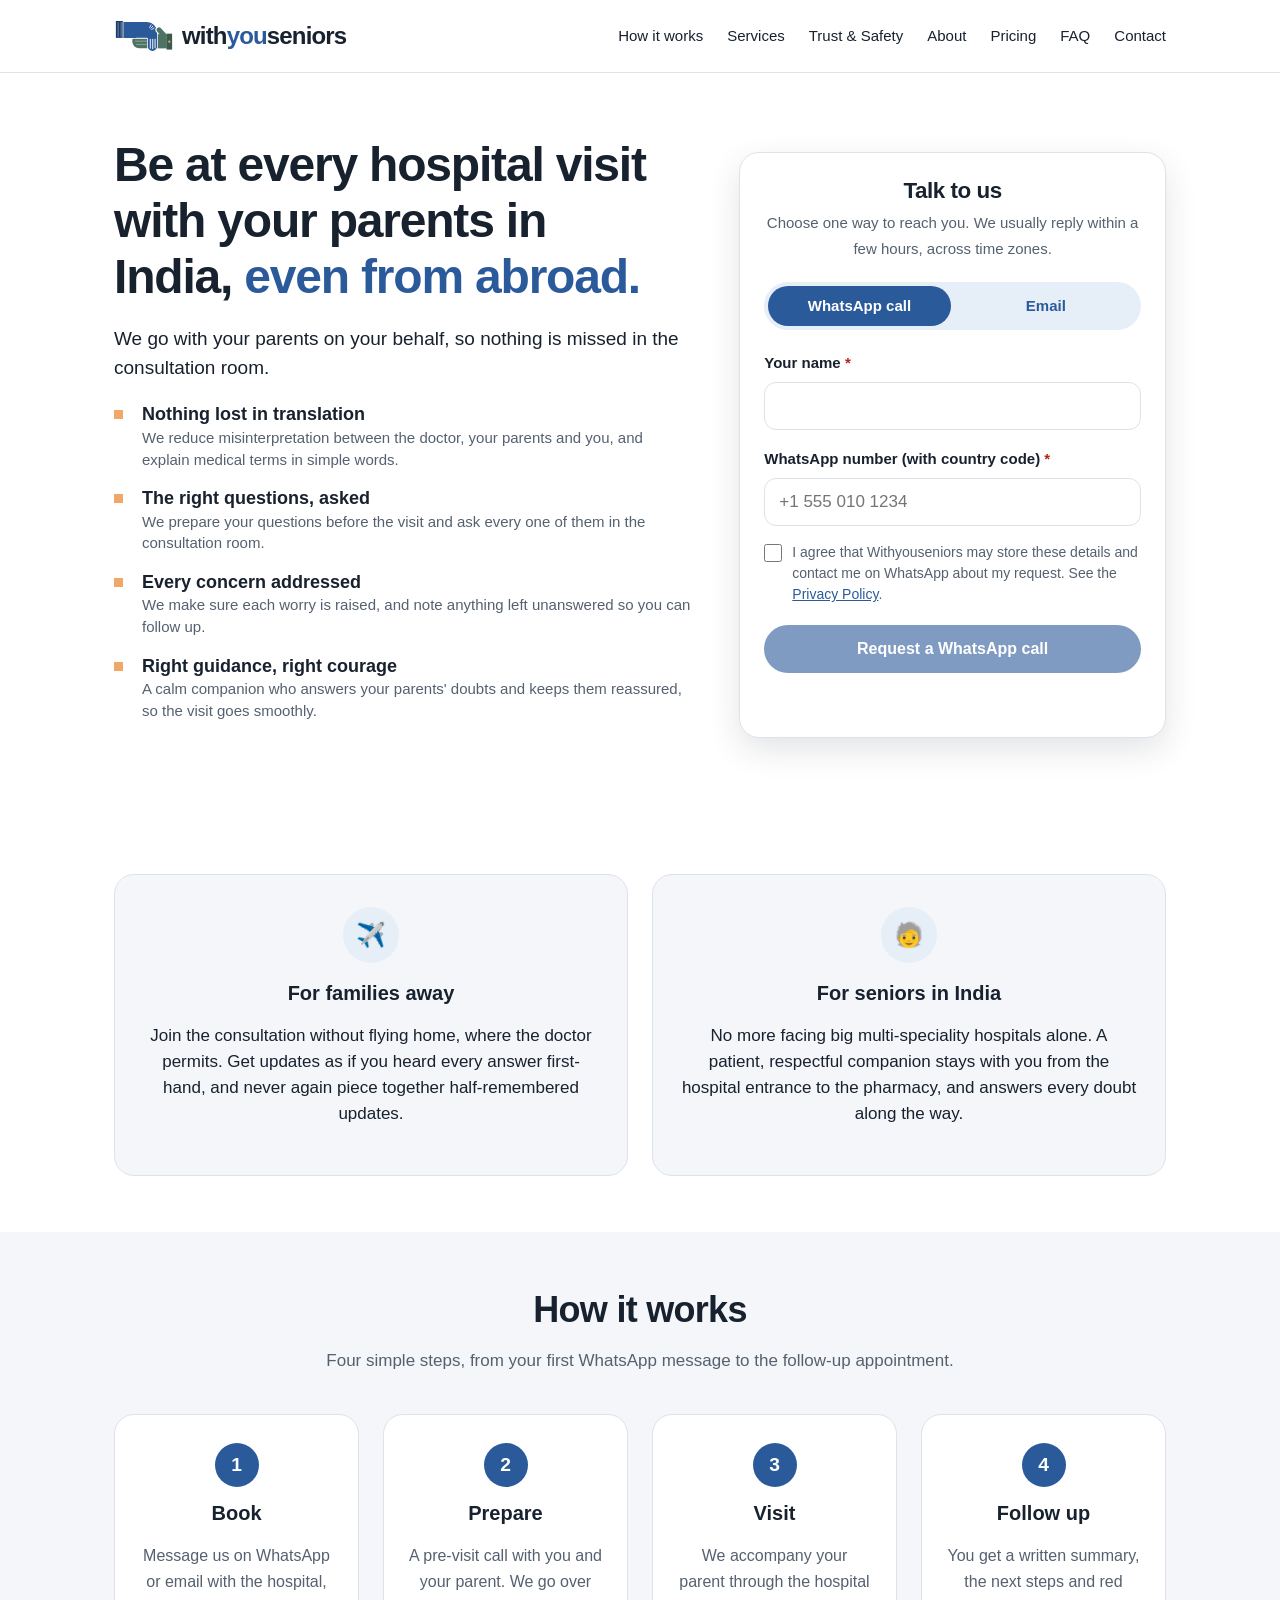
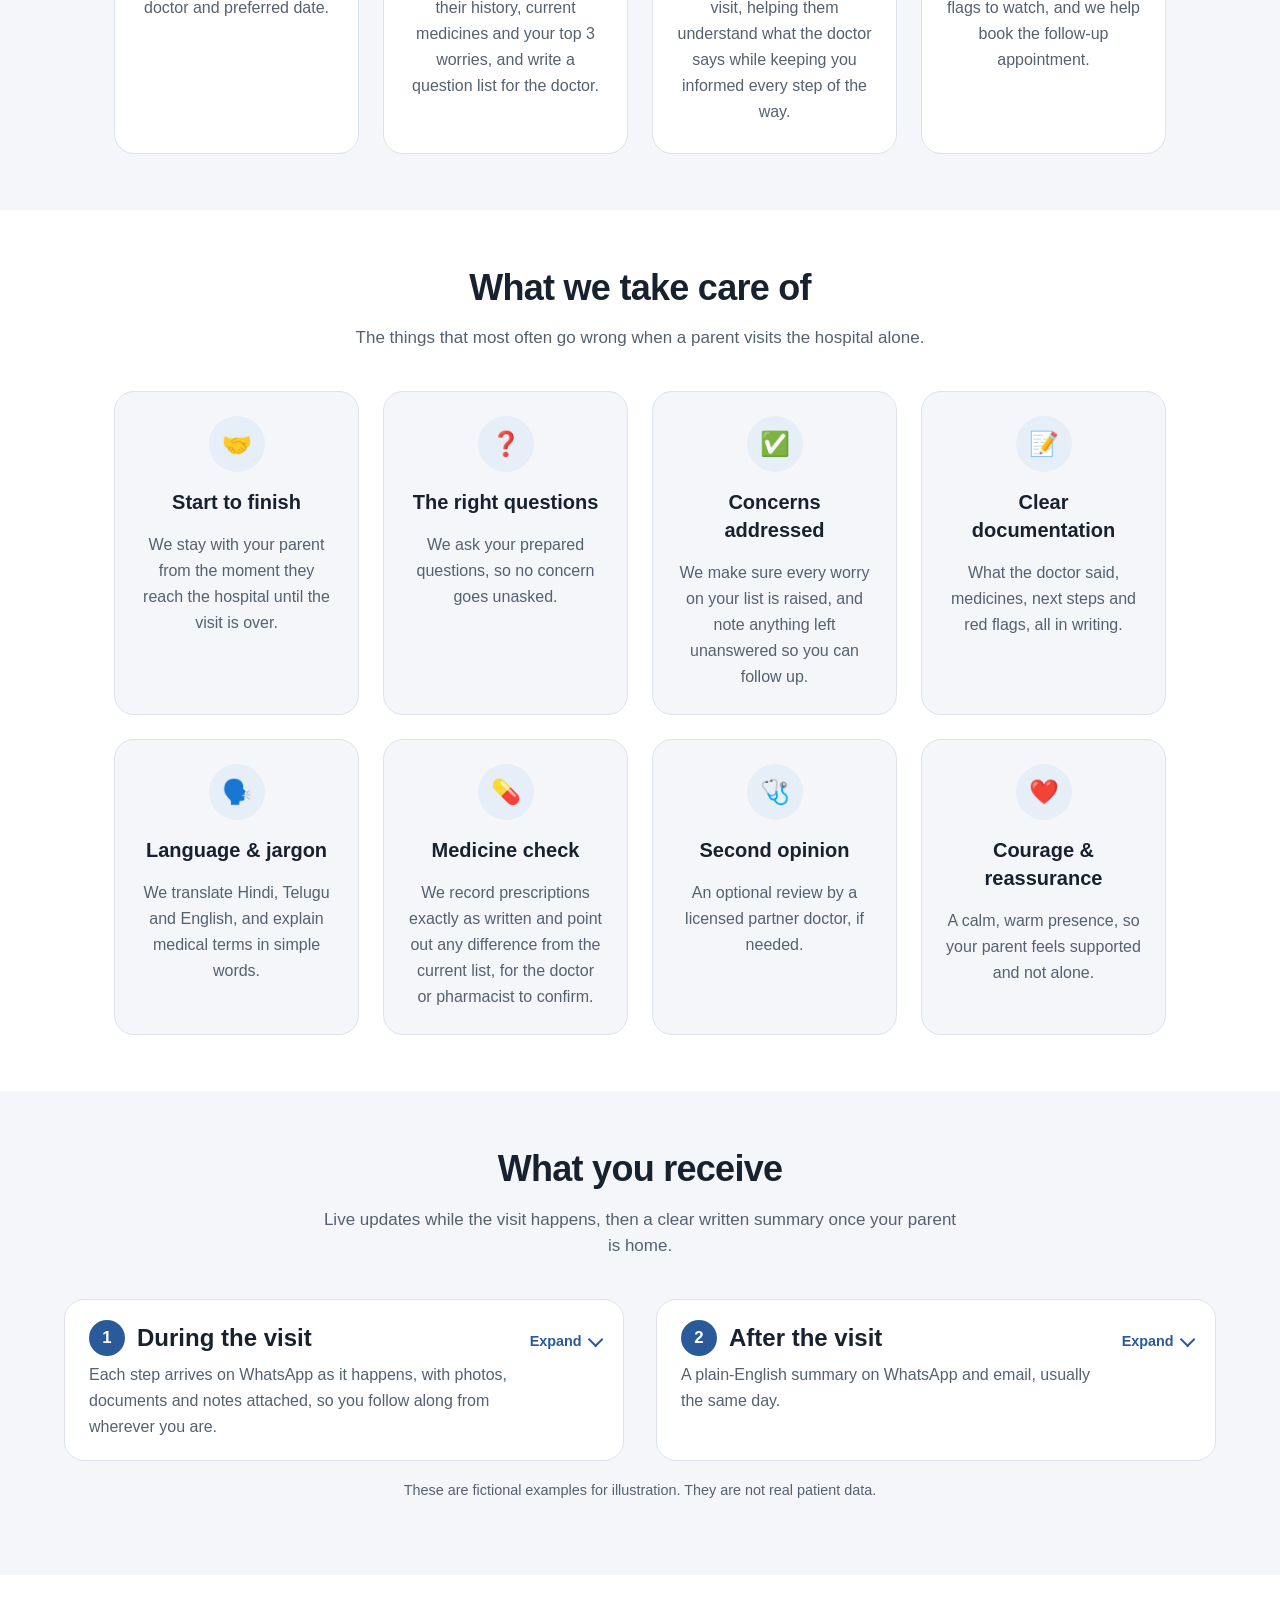
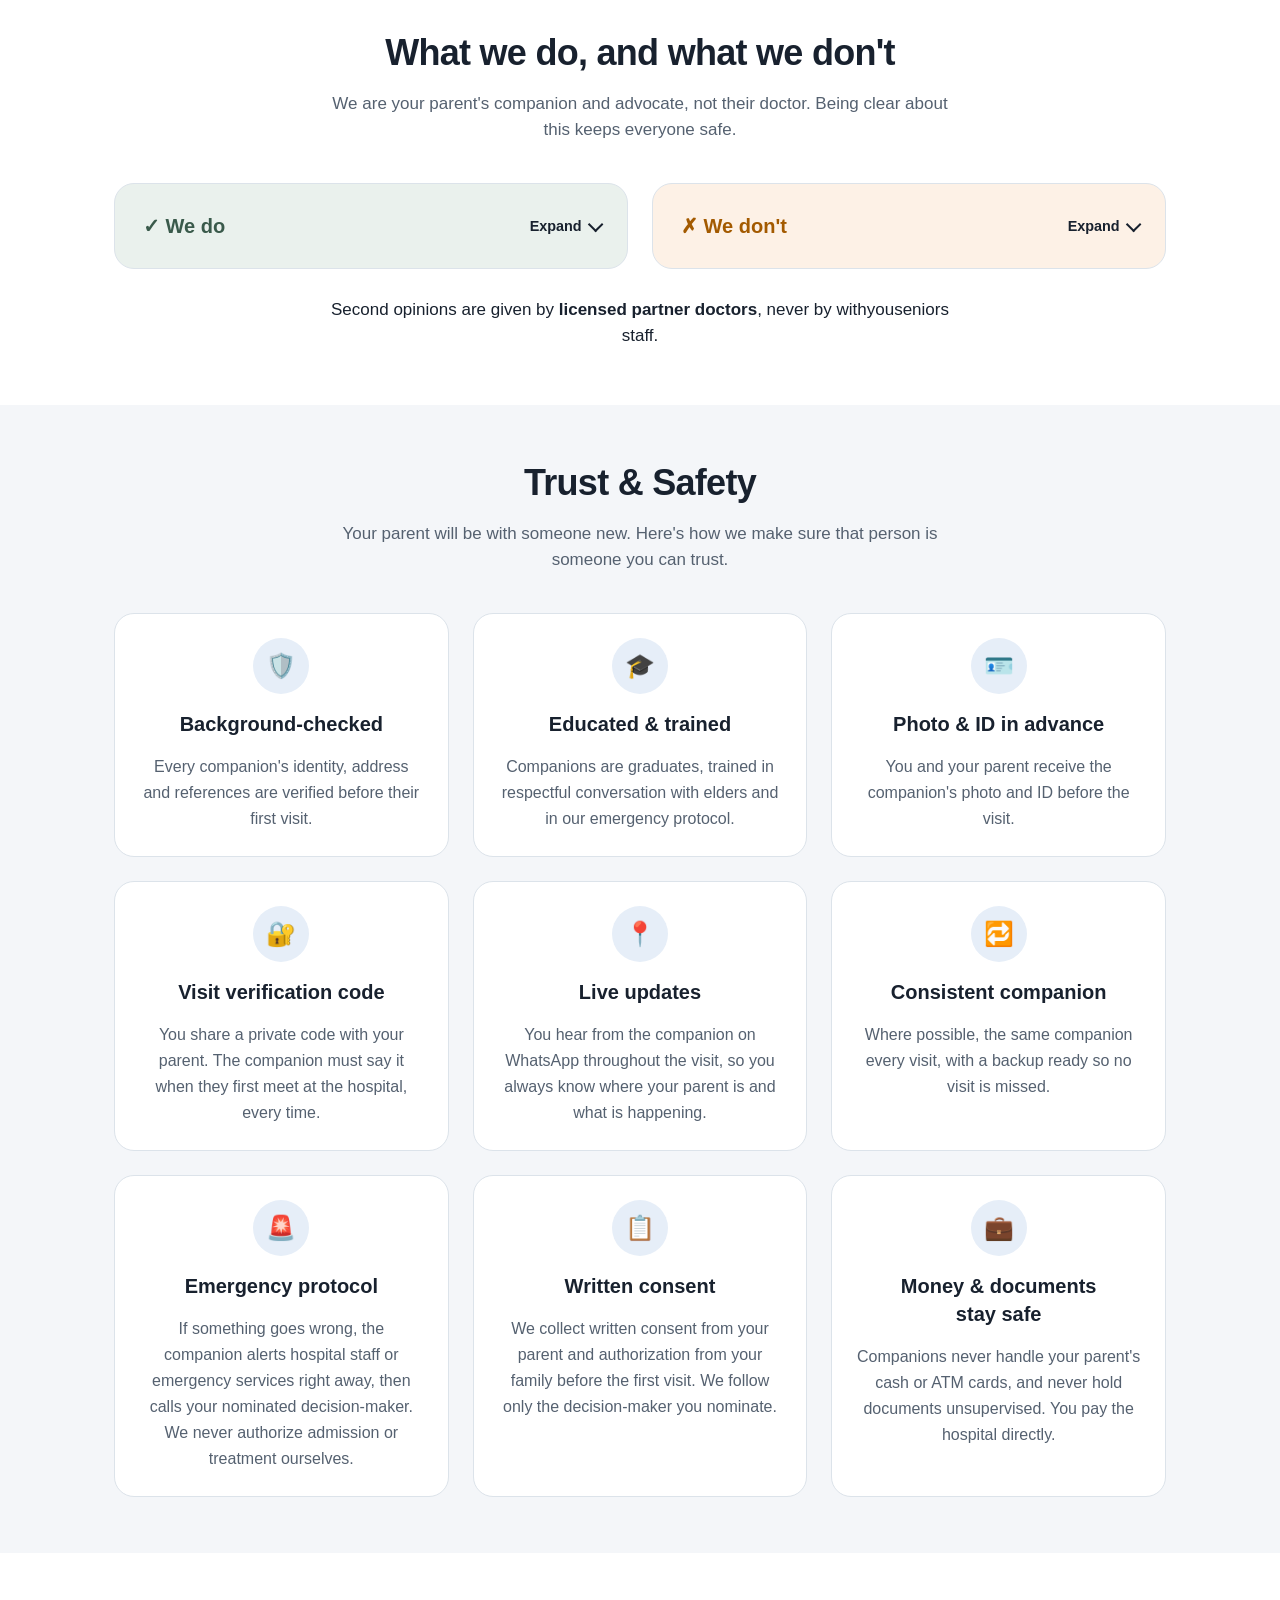
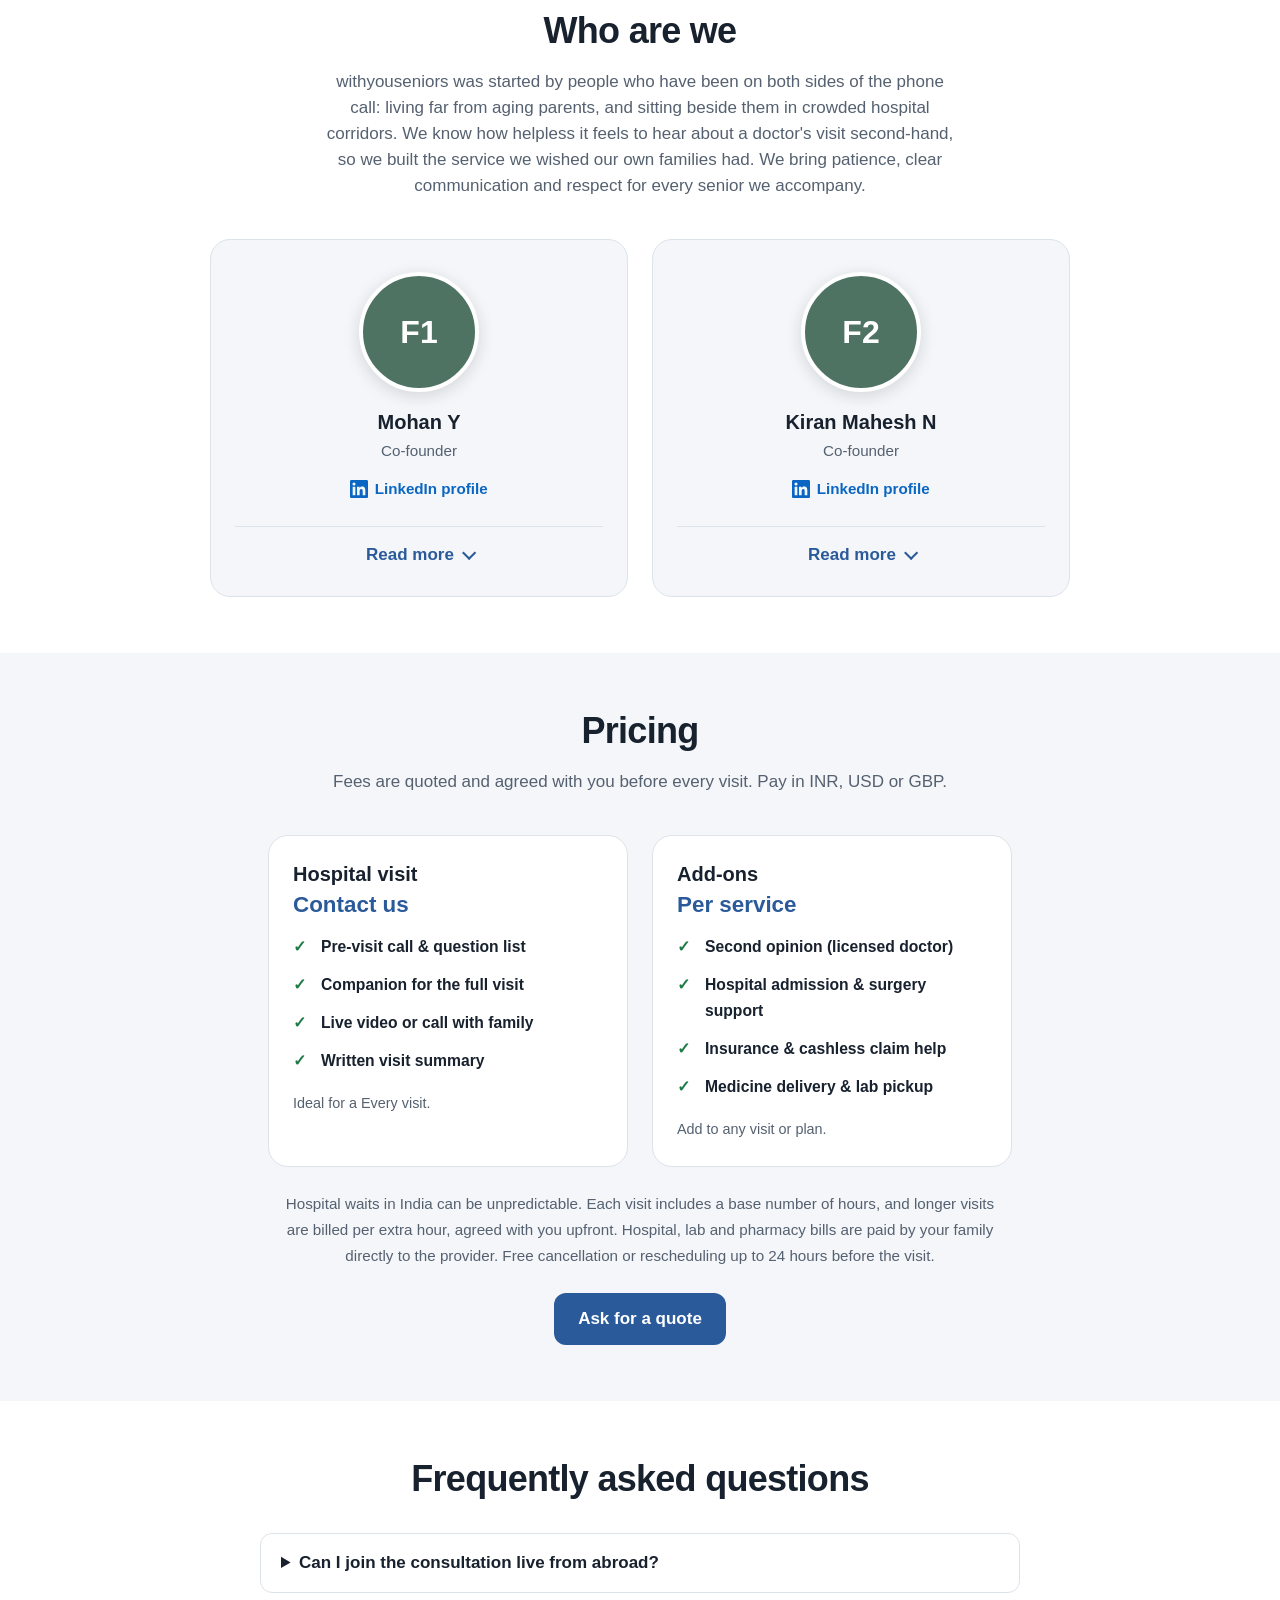
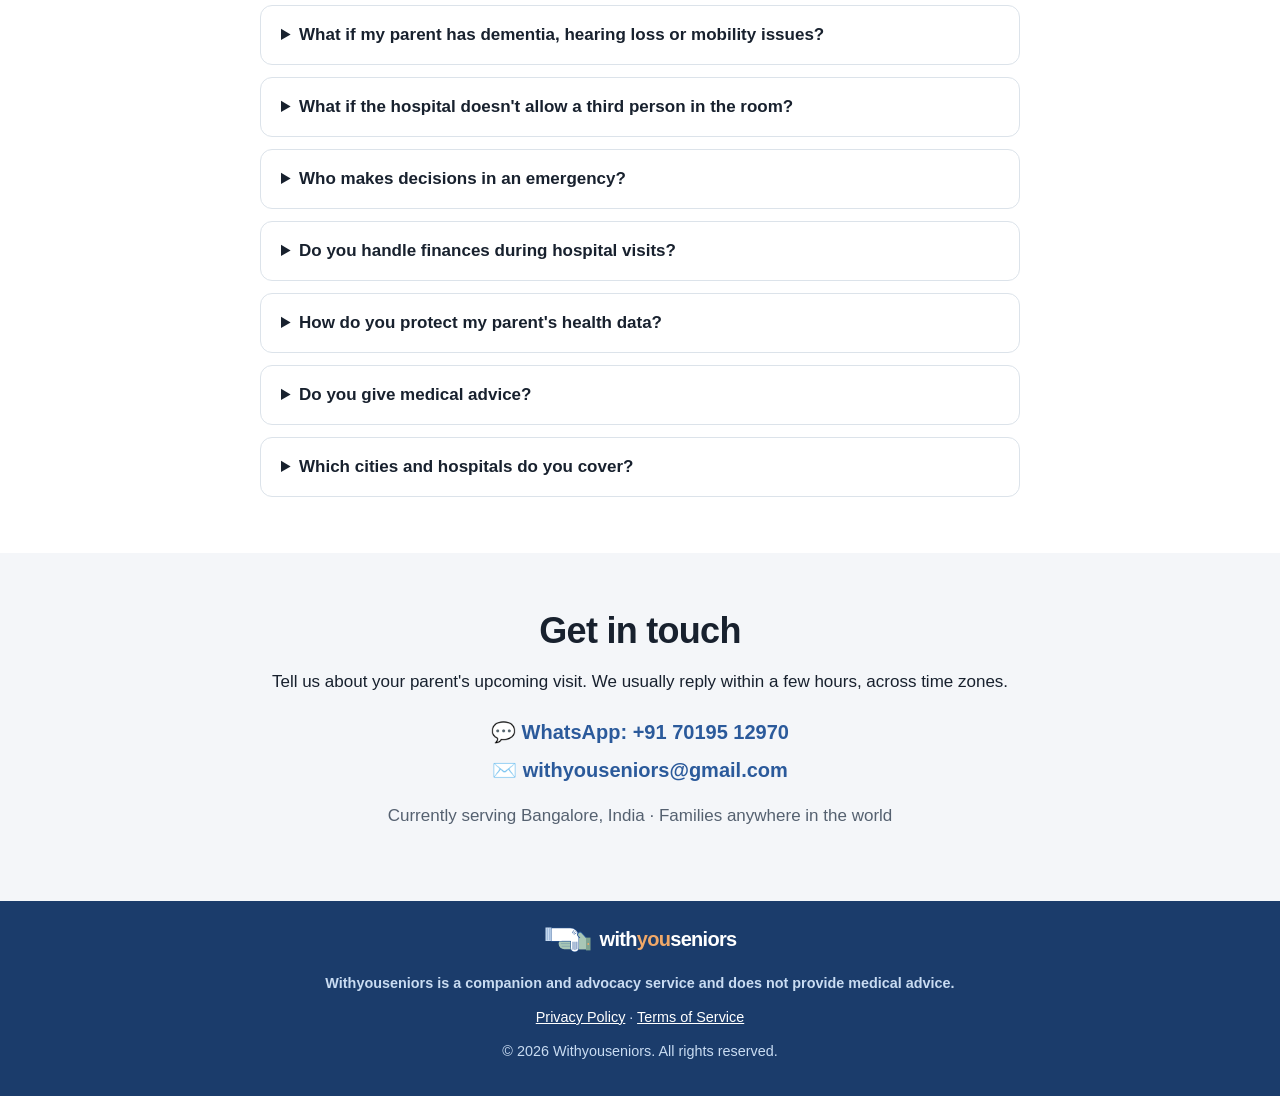
==== commit a1803f80: "Add Supabase registration form to index2 with database selection docs" ====
--- a/index2.html
+++ b/index2.html
@@ -43,24 +43,65 @@
       <div class="container hero-grid">
         <div class="hero-copy">
           <h1>Be at every hospital visit with your parents in India, <span class="hero-accent">even from abroad.</span></h1>
-          <p class="hero-lead">For NRI families: we go with your parents on your behalf, so nothing is missed in the consultation room.</p>
+          <p class="hero-lead">We go with your parents on your behalf, so nothing is missed in the consultation room.</p>
           <ul class="hero-points">
             <li><strong>Nothing lost in translation</strong><span>We reduce misinterpretation between the doctor, your parents and you, and explain medical terms in simple words.</span></li>
             <li><strong>The right questions, asked</strong><span>We prepare your questions before the visit and ask every one of them in the consultation room.</span></li>
             <li><strong>Every concern addressed</strong><span>We make sure each worry is raised, and note anything left unanswered so you can follow up.</span></li>
             <li><strong>Right guidance, right courage</strong><span>A calm companion who answers your parents' doubts and keeps them reassured, so the visit goes smoothly.</span></li>
           </ul>
-          <div class="hero-actions">
-            <a class="btn btn-primary" href="https://wa.me/917019512970" target="_blank" rel="noopener">WhatsApp to Book</a>
-            <a class="btn btn-secondary" href="mailto:withyouseniors@gmail.com">Send an Email</a>
-          </div>
-          <p class="hero-note">We are a companion and advocacy service, not doctors. We never give medical advice.</p>
-        </div>
-        <div class="hero-visual" aria-hidden="true">
-          <img src="assets/logo-reversed.svg" alt="" width="96" height="58">
-          <p class="hero-visual-word">with<span>you</span>seniors</p>
-          <p class="hero-visual-tag">We are with them, on your behalf.</p>
-        </div>
+        </div>
+        <aside class="lead-card" id="register" aria-labelledby="leadTitle">
+          <h2 id="leadTitle">Talk to us</h2>
+          <p class="lead-sub">Choose one way to reach you. We usually reply within a few hours, across time zones.</p>
+
+          <div class="lead-tabs" role="tablist" aria-label="How should we reach you?">
+            <button type="button" role="tab" id="tabWhatsapp" class="lead-tab is-active" aria-selected="true" aria-controls="formWhatsapp">WhatsApp call</button>
+            <button type="button" role="tab" id="tabEmail" class="lead-tab" aria-selected="false" aria-controls="formEmail" tabindex="-1">Email</button>
+          </div>
+
+          <form class="lead-form" id="formWhatsapp" role="tabpanel" aria-labelledby="tabWhatsapp" data-method="whatsapp_call" novalidate>
+            <div class="field">
+              <label for="waName">Your name <span class="req" aria-hidden="true">*</span></label>
+              <input id="waName" name="name" type="text" autocomplete="name" maxlength="100" required>
+            </div>
+            <div class="field">
+              <label for="waNumber">WhatsApp number (with country code) <span class="req" aria-hidden="true">*</span></label>
+              <input id="waNumber" name="whatsapp" type="tel" inputmode="tel" autocomplete="tel" placeholder="+1 555 010 1234" required>
+            </div>
+            <div class="field-trap" aria-hidden="true">
+              <label for="waWebsite">Leave this field empty</label>
+              <input id="waWebsite" name="website" type="text" tabindex="-1" autocomplete="off">
+            </div>
+            <label class="field-consent">
+              <input name="consent" type="checkbox" required>
+              <span>I agree that Withyouseniors may store these details and contact me on WhatsApp about my request. See the <a href="privacy.html">Privacy Policy</a>.</span>
+            </label>
+            <button class="btn btn-primary" type="submit" disabled>Request a WhatsApp call</button>
+          </form>
+
+          <form class="lead-form" id="formEmail" role="tabpanel" aria-labelledby="tabEmail" data-method="email" hidden novalidate>
+            <div class="field">
+              <label for="emEmail">Email <span class="req" aria-hidden="true">*</span></label>
+              <input id="emEmail" name="email" type="email" autocomplete="email" maxlength="254" required>
+            </div>
+            <div class="field">
+              <label for="emMessage">How can we help? <span class="req" aria-hidden="true">*</span></label>
+              <textarea id="emMessage" name="message" rows="4" maxlength="1000" placeholder="Tell us about your parent's upcoming visit" required></textarea>
+            </div>
+            <div class="field-trap" aria-hidden="true">
+              <label for="emWebsite">Leave this field empty</label>
+              <input id="emWebsite" name="website" type="text" tabindex="-1" autocomplete="off">
+            </div>
+            <label class="field-consent">
+              <input name="consent" type="checkbox" required>
+              <span>I agree that Withyouseniors may store these details and contact me by email about my request. See the <a href="privacy.html">Privacy Policy</a>.</span>
+            </label>
+            <button class="btn btn-primary" type="submit" disabled>Send message</button>
+          </form>
+
+          <p class="form-status" id="leadStatus" role="status" aria-live="polite"></p>
+        </aside>
       </div>
     </section>
 
@@ -413,9 +454,9 @@
     <!-- Who we are -->
     <section id="about" class="section about">
       <div class="container">
-        <h2>Who we are</h2>
+        <h2>Who are we</h2>
         <p class="section-intro">
-          Withyouseniors was started by people who have been on both sides of the phone call:
+          withyouseniors was started by people who have been on both sides of the phone call:
           living far from aging parents, and sitting beside them in crowded hospital corridors.
           We know how helpless it feels to hear about a doctor's visit second-hand, so we built
           the service we wished our own families had. We bring patience, clear communication
@@ -471,9 +512,9 @@
       <div class="container">
         <h2>Pricing</h2>
         <p class="section-intro">Fees are quoted and agreed with you before every visit. Pay in INR, USD or GBP.</p>
-        <div class="card-grid price-grid">
+        <div class="card-grid price-grid price-grid-2">
           <div class="card price-card">
-            <h3>Single visit</h3>
+            <h3>Hospital visit</h3>
             <p class="price">Contact us</p>
             <ul class="check-list">
               <li>Pre-visit call &amp; question list</li>
@@ -481,20 +522,9 @@
               <li>Live video or call with family</li>
               <li>Written visit summary</li>
             </ul>
-            <p class="price-note">Ideal for a first visit.</p>
-          </div>
-          <div class="card price-card price-card-featured">
-            <span class="price-tag">Best for regular care</span>
-            <h3>Family plan</h3>
-            <p class="price">Contact us</p>
-            <ul class="check-list">
-              <li>A set number of visits per year</li>
-              <li>Same companion where possible</li>
-              <li>Family helpline</li>
-              <li>Report &amp; follow-up tracking</li>
-            </ul>
-            <p class="price-note">Annual plan, billed upfront.</p>
-          </div>
+            <p class="price-note">Ideal for a Every visit.</p>
+          </div>
+         
           <div class="card price-card">
             <h3>Add-ons</h3>
             <p class="price">Per service</p>
@@ -583,5 +613,6 @@
   </footer>
 
   <script src="script.js"></script>
+  <script src="registration.js?v=2"></script>
 </body>
 </html>
--- a/styles.css
+++ b/styles.css
@@ -267,7 +267,6 @@
   background: var(--color-surface);
   text-align: left;
   padding: 3rem 0 3.5rem;
-  border-bottom: 1px solid var(--color-border);
 }
 
 .hero-grid {
@@ -366,41 +365,162 @@
 .hero-note {
   margin: 1.25rem 0 0;
   color: var(--color-text-muted);
-  font-size: 14px;
-}
-
-.hero-visual {
-  display: flex;
-  flex-direction: column;
-  align-items: center;
-  justify-content: center;
-  min-height: 220px;
-  padding: 2rem 1.5rem;
-  border-radius: 8px;
-  background: var(--color-primary-dark);
+  font-size: 13px;
+}
+
+/* Lead card (index2): one-way contact request, WhatsApp call or email */
+.lead-card {
+  background: var(--color-surface);
+  border: 1px solid var(--color-border);
+  border-radius: 20px;
+  padding: 24px;
+  box-shadow: 0 12px 32px rgba(24, 33, 46, 0.12);
+}
+
+.lead-card h2 {
+  margin: 0 0 6px;
+  font-size: 1.4rem;
   text-align: center;
 }
 
-.hero-visual-word {
-  margin: 0.75rem 0 1.25rem;
-  font-size: 2rem;
-  font-weight: 700;
-  letter-spacing: -0.035em;
-  line-height: 1;
-  color: #fff;
-}
-
-.hero-visual-word span {
-  color: var(--color-accent);
-}
-
-.hero-visual-tag {
-  margin: 0;
-  padding: 8px 14px;
+.lead-sub {
+  margin: 0 0 1.25rem;
+  font-size: 15px;
+  text-align: center;
+  color: var(--color-text-muted);
+}
+
+.lead-tabs {
+  display: grid;
+  grid-template-columns: 1fr 1fr;
+  gap: 4px;
+  margin-bottom: 1.25rem;
+  padding: 4px;
+  background: var(--color-primary-tint);
+  border-radius: 999px;
+}
+
+.lead-tab {
+  height: 40px;
+  border: 0;
+  border-radius: 999px;
+  background: transparent;
+  color: var(--color-primary);
+  font: inherit;
+  font-size: 15px;
+  font-weight: 600;
+  cursor: pointer;
+  transition: background-color 0.15s ease, color 0.15s ease;
+}
+
+.lead-tab.is-active {
   background: var(--color-primary);
   color: #fff;
+}
+
+.lead-form[hidden] {
+  display: none;
+}
+
+.lead-form .field {
+  margin: 0 0 1rem;
+}
+
+.lead-form label {
+  display: block;
+  margin-bottom: 6px;
+  font-size: 15px;
   font-weight: 600;
+}
+
+.lead-form .req {
+  color: var(--color-alert);
+}
+
+.lead-form input[type="text"],
+.lead-form input[type="tel"],
+.lead-form input[type="email"],
+.lead-form textarea {
+  width: 100%;
+  padding: 0 14px;
+  border: 1.5px solid var(--color-border);
+  border-radius: 12px;
+  font: inherit;
+  color: var(--color-text);
+  background: var(--color-surface);
+}
+
+.lead-form input[type="text"],
+.lead-form input[type="tel"],
+.lead-form input[type="email"] {
+  height: 48px;
+}
+
+.lead-form textarea {
+  padding: 12px 14px;
+  resize: vertical;
+  min-height: 104px;
+}
+
+.lead-form input:focus-visible,
+.lead-form textarea:focus-visible {
+  outline: 3px solid var(--color-primary-pale);
+  border-color: var(--color-primary);
+}
+
+.lead-form .field-consent {
+  display: flex;
+  align-items: flex-start;
+  gap: 10px;
+  margin: 0 0 1.25rem;
+  font-size: 14px;
+  line-height: 1.5;
+  font-weight: 400;
+  color: var(--color-text-muted);
+}
+
+.lead-form .field-consent input {
+  flex: 0 0 18px;
+  width: 18px;
+  height: 18px;
+  margin: 1.5px 0 0;
+  accent-color: var(--color-primary);
+}
+
+.lead-form .field-consent span {
+  flex: 1;
+}
+
+.lead-form .btn {
+  width: 100%;
+}
+
+.lead-form .btn:disabled {
+  opacity: 0.6;
+  cursor: not-allowed;
+}
+
+.field-trap {
+  position: absolute;
+  left: -9999px;
+  height: 0;
+  overflow: hidden;
+}
+
+.form-status {
+  min-height: 1.5rem;
+  margin: 1rem 0 0;
   font-size: 15px;
+  font-weight: 600;
+  text-align: center;
+}
+
+.form-status.is-ok {
+  color: var(--color-done);
+}
+
+.form-status.is-error {
+  color: var(--color-alert);
 }
 
 @media (min-width: 900px) {
@@ -411,10 +531,6 @@
   .hero-grid {
     grid-template-columns: 1.15fr 0.85fr;
     gap: 3rem;
-  }
-
-  .hero-visual {
-    min-height: 400px;
   }
 }
 
@@ -1456,6 +1572,11 @@
     grid-template-columns: repeat(2, 1fr);
   }
 
+  .price-grid-2 {
+    grid-template-columns: repeat(2, minmax(0, 360px));
+    justify-content: center;
+  }
+
   .two-col,
   .summary-grid {
     grid-template-columns: 1fr 1fr;
